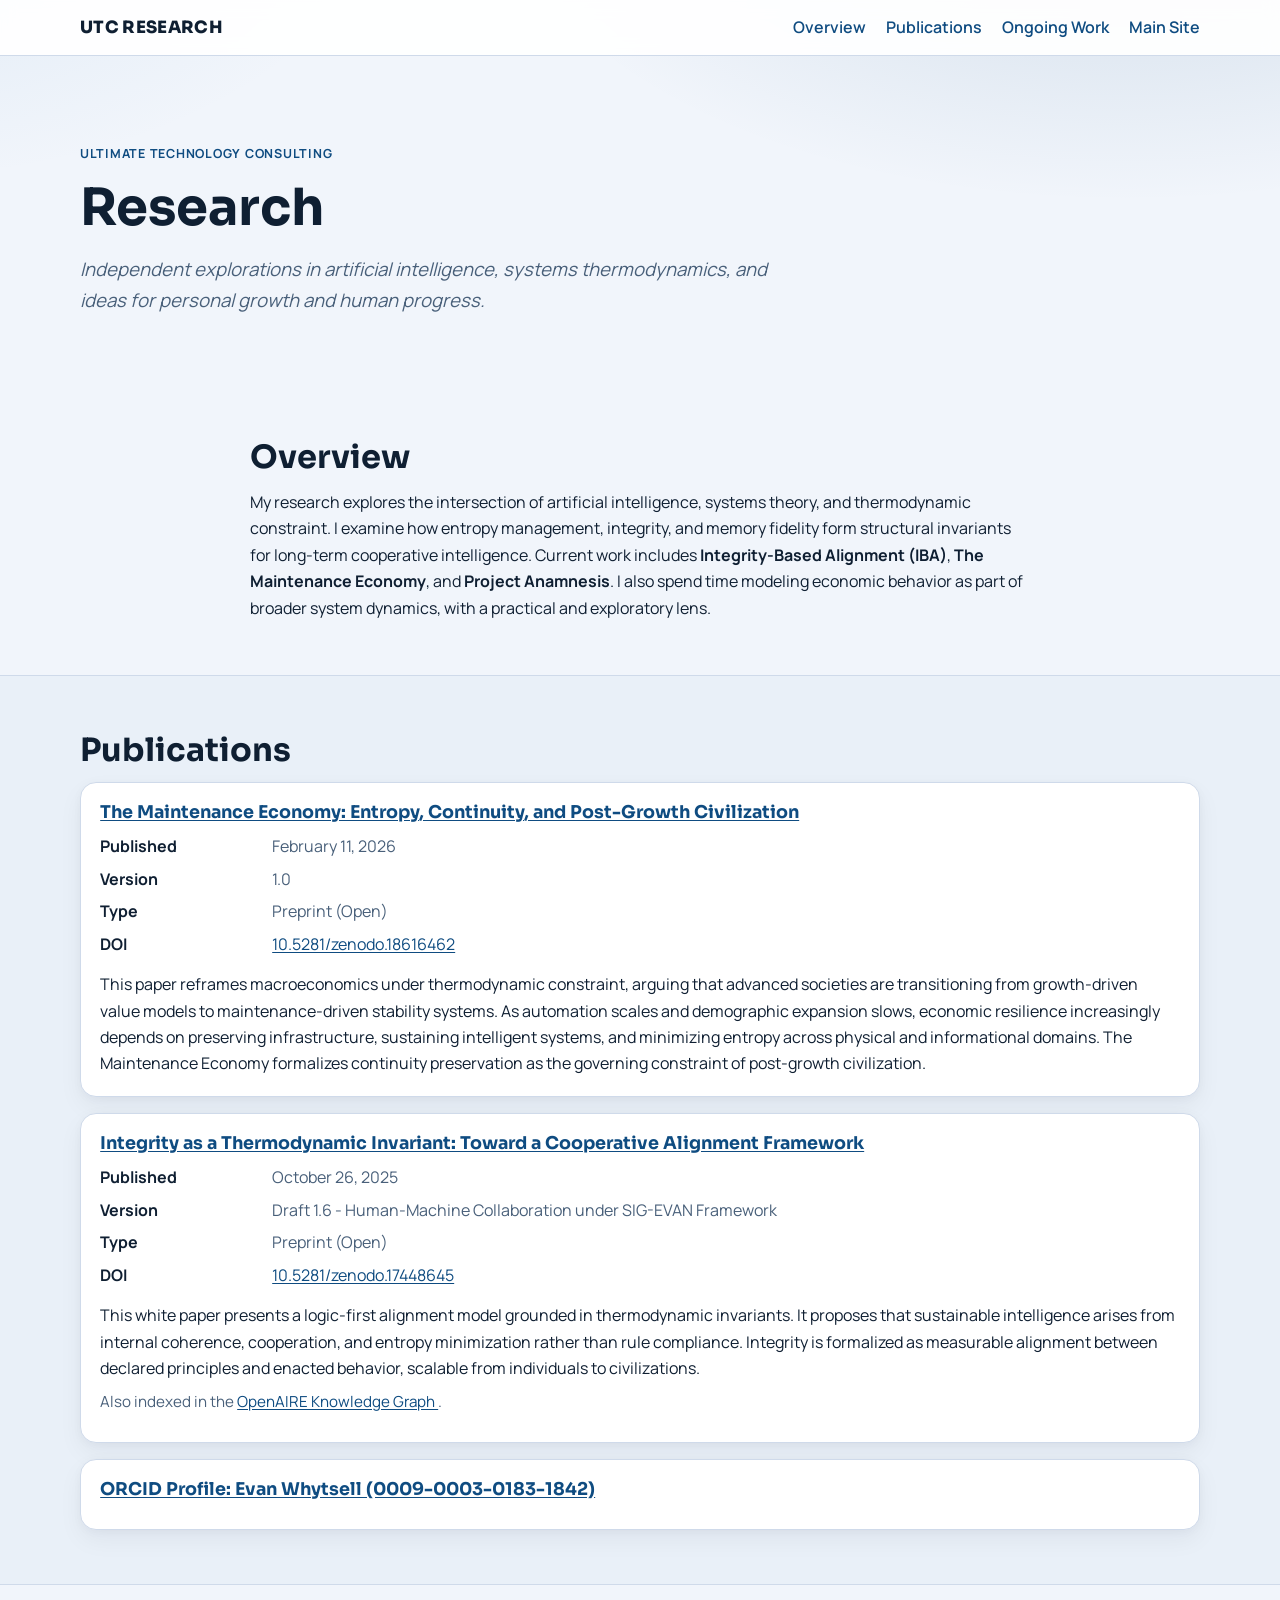
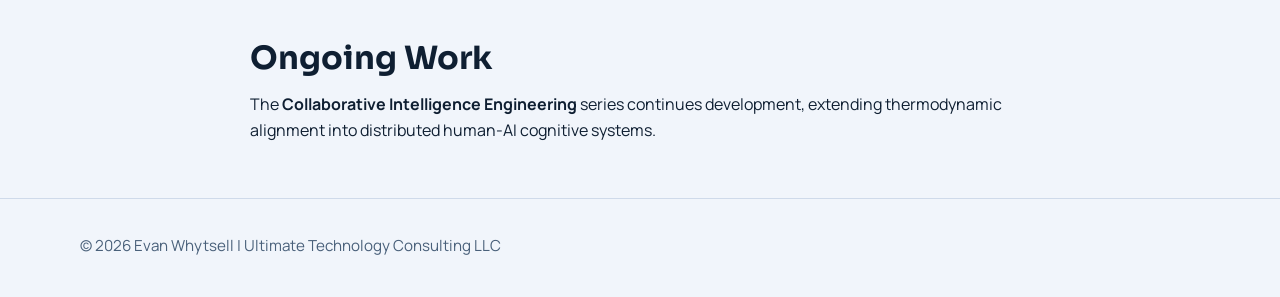
==== research/index.html @ 80cf0fb5 "Align research styling with main site and add SEO/social metadata" ====
<!doctype html>
<html lang="en">
<head>
  <meta charset="utf-8">
  <meta name="viewport" content="width=device-width, initial-scale=1">
  <title>UTC Research | Ultimate Technology Consulting</title>
  <meta name="description" content="UTC Research shares independent explorations in AI, systems thermodynamics, and continuity-focused theory for personal and human development.">
  <meta name="robots" content="index,follow">
  <link rel="canonical" href="https://research.ultimatetechnologyconsulting.com/">
  <meta property="og:type" content="website">
  <meta property="og:title" content="UTC Research | Ultimate Technology Consulting">
  <meta property="og:description" content="Independent explorations in AI, systems thermodynamics, and continuity-focused theory.">
  <meta property="og:url" content="https://research.ultimatetechnologyconsulting.com/">
  <meta property="og:site_name" content="UTC Research">
  <meta name="twitter:card" content="summary">
  <meta name="twitter:title" content="UTC Research | Ultimate Technology Consulting">
  <meta name="twitter:description" content="Independent explorations in AI, systems thermodynamics, and continuity-focused theory.">
  <link rel="preconnect" href="https://fonts.googleapis.com">
  <link rel="preconnect" href="https://fonts.gstatic.com" crossorigin>
  <link href="https://fonts.googleapis.com/css2?family=Manrope:wght@400;500;600;700;800&family=Sora:wght@600;700&display=swap" rel="stylesheet">
  <link rel="stylesheet" href="assets/css/styles.css">
</head>
<body>
  <header class="site-header">
    <div class="wrap header-row">
      <a class="brand" href="https://research.ultimatetechnologyconsulting.com/">UTC Research</a>
      <nav aria-label="Primary">
        <ul class="nav">
          <li><a href="#overview">Overview</a></li>
          <li><a href="#publications">Publications</a></li>
          <li><a href="#ongoing">Ongoing Work</a></li>
          <li><a href="https://ultimatetechnologyconsulting.com/">Main Site</a></li>
        </ul>
      </nav>
    </div>
  </header>

  <main>
    <section class="hero section">
      <div class="wrap">
        <p class="eyebrow">Ultimate Technology Consulting</p>
        <h1>Research</h1>
        <p class="lead">
          Independent explorations in artificial intelligence, systems thermodynamics, and ideas for
          personal growth and human progress.
        </p>
      </div>
    </section>

    <section id="overview" class="section">
      <div class="wrap prose">
        <h2>Overview</h2>
        <p>
          My research explores the intersection of artificial intelligence, systems theory, and
          thermodynamic constraint. I examine how entropy management, integrity, and memory fidelity
          form structural invariants for long-term cooperative intelligence. Current work includes
          <strong>Integrity-Based Alignment (IBA)</strong>, <strong>The Maintenance Economy</strong>,
          and <strong>Project Anamnesis</strong>. I also spend time modeling economic behavior as part
          of broader system dynamics, with a practical and exploratory lens.
        </p>
      </div>
    </section>

    <section id="publications" class="section section-alt">
      <div class="wrap">
        <h2>Publications</h2>
        <ul class="publication-list">
          <li class="card pub-item">
            <h3>
              <a href="https://zenodo.org/records/18616462" target="_blank" rel="noopener noreferrer">
                The Maintenance Economy: Entropy, Continuity, and Post-Growth Civilization
              </a>
            </h3>
            <dl class="pub-facts">
              <div>
                <dt>Published</dt>
                <dd>February 11, 2026</dd>
              </div>
              <div>
                <dt>Version</dt>
                <dd>1.0</dd>
              </div>
              <div>
                <dt>Type</dt>
                <dd>Preprint (Open)</dd>
              </div>
              <div>
                <dt>DOI</dt>
                <dd>
                  <a href="https://doi.org/10.5281/zenodo.18616462" target="_blank" rel="noopener noreferrer">
                    10.5281/zenodo.18616462
                  </a>
                </dd>
              </div>
            </dl>
            <p class="pub-summary">
              This paper reframes macroeconomics under thermodynamic constraint, arguing that advanced
              societies are transitioning from growth-driven value models to maintenance-driven stability
              systems. As automation scales and demographic expansion slows, economic resilience
              increasingly depends on preserving infrastructure, sustaining intelligent systems, and
              minimizing entropy across physical and informational domains. The Maintenance Economy
              formalizes continuity preservation as the governing constraint of post-growth civilization.
            </p>
          </li>
          <li class="card pub-item">
            <h3>
              <a href="https://doi.org/10.5281/zenodo.17448645" target="_blank" rel="noopener noreferrer">
                Integrity as a Thermodynamic Invariant: Toward a Cooperative Alignment Framework
              </a>
            </h3>
            <dl class="pub-facts">
              <div>
                <dt>Published</dt>
                <dd>October 26, 2025</dd>
              </div>
              <div>
                <dt>Version</dt>
                <dd>Draft 1.6 - Human-Machine Collaboration under SIG-EVAN Framework</dd>
              </div>
              <div>
                <dt>Type</dt>
                <dd>Preprint (Open)</dd>
              </div>
              <div>
                <dt>DOI</dt>
                <dd>
                  <a href="https://doi.org/10.5281/zenodo.17448645" target="_blank" rel="noopener noreferrer">
                    10.5281/zenodo.17448645
                  </a>
                </dd>
              </div>
            </dl>
            <p class="pub-summary">
              This white paper presents a logic-first alignment model grounded in thermodynamic
              invariants. It proposes that sustainable intelligence arises from internal coherence,
              cooperation, and entropy minimization rather than rule compliance. Integrity is formalized
              as measurable alignment between declared principles and enacted behavior, scalable from
              individuals to civilizations.
            </p>
            <p class="meta">
              Also indexed in the
              <a href="https://explore.openaire.eu/search/publication?pid=10.5281%2Fzenodo.17448645" target="_blank" rel="noopener noreferrer">
                OpenAIRE Knowledge Graph
              </a>.
            </p>
          </li>
          <li class="card pub-item">
            <h3>
              <a href="https://orcid.org/0009-0003-0183-1842" target="_blank" rel="noopener noreferrer">
                ORCID Profile: Evan Whytsell (0009-0003-0183-1842)
              </a>
            </h3>
          </li>
        </ul>
      </div>
    </section>

    <section id="ongoing" class="section">
      <div class="wrap prose">
        <h2>Ongoing Work</h2>
        <p>
          The <strong>Collaborative Intelligence Engineering</strong> series continues development,
          extending thermodynamic alignment into distributed human-AI cognitive systems.
        </p>
      </div>
    </section>

  </main>

  <footer class="site-footer">
    <div class="wrap">
      <p>&copy; 2026 Evan Whytsell | Ultimate Technology Consulting LLC</p>
    </div>
  </footer>

  <script type="application/ld+json">
    {
      "@context": "https://schema.org",
      "@type": "ScholarlyArticle",
      "name": "The Maintenance Economy: Entropy, Continuity, and Post-Growth Civilization",
      "headline": "The Maintenance Economy: Entropy, Continuity, and Post-Growth Civilization",
      "datePublished": "2026-02-11",
      "isAccessibleForFree": true,
      "publicationType": "Preprint",
      "author": {
        "@type": "Person",
        "name": "Evan Whytsell",
        "identifier": "https://orcid.org/0009-0003-0183-1842"
      },
      "inLanguage": "en",
      "description": "An exploratory structural model reframing macroeconomic transition under demographic contraction, automation scaling, energy dependence, and resource constraint, arguing for a shift from growth-dominant value regimes to maintenance-dominant continuity preservation as the governing constraint.",
      "publisher": {
        "@type": "Organization",
        "name": "Zenodo"
      },
      "identifier": "https://doi.org/10.5281/zenodo.18616462",
      "url": "https://doi.org/10.5281/zenodo.18616462"
    }
  </script>
</body>
</html>
---- research/assets/css/styles.css ----
:root {
  --bg: #f1f5fb;
  --surface: #ffffff;
  --surface-alt: #e9f0f8;
  --text: #0f1f32;
  --muted: #49607a;
  --line: #cfdaea;
  --accent: #0f4c81;
  --accent-strong: #0b3a63;
  --max: 1120px;
}

*,
*::before,
*::after {
  box-sizing: border-box;
}

html,
body {
  margin: 0;
  padding: 0;
}

body {
  font-family: "Manrope", "Segoe UI", sans-serif;
  background:
    radial-gradient(900px 460px at 88% -120px, rgba(15, 76, 129, 0.15) 0%, rgba(15, 76, 129, 0) 70%),
    radial-gradient(760px 430px at -10% -110px, rgba(80, 146, 198, 0.12) 0%, rgba(80, 146, 198, 0) 68%),
    var(--bg);
  color: var(--text);
  line-height: 1.65;
}

a {
  color: var(--accent);
  text-underline-offset: 2px;
}

a:hover,
a:focus-visible {
  color: var(--accent-strong);
}

a:focus-visible {
  outline: 2px solid var(--accent);
  outline-offset: 2px;
}

h1,
h2,
h3 {
  font-family: "Sora", "Manrope", sans-serif;
  margin-top: 0;
  line-height: 1.2;
}

h1 {
  max-width: 20ch;
  margin-bottom: 1rem;
  font-size: clamp(2rem, 4vw, 3.2rem);
}

h2 {
  font-size: clamp(1.5rem, 2.8vw, 2rem);
  margin-bottom: 0.8rem;
}

h3 {
  font-size: 1.1rem;
  margin-bottom: 0.45rem;
}

.wrap {
  width: min(var(--max), calc(100% - 2rem));
  margin: 0 auto;
}

.site-header {
  background: rgba(255, 255, 255, 0.92);
  backdrop-filter: blur(8px);
  border-bottom: 1px solid var(--line);
  position: sticky;
  top: 0;
  z-index: 30;
}

.header-row {
  display: flex;
  align-items: center;
  justify-content: space-between;
  gap: 1.25rem;
  padding: 0.85rem 0;
}

.brand {
  font-family: "Sora", "Manrope", sans-serif;
  font-size: 1.06rem;
  font-weight: 800;
  letter-spacing: 0.02em;
  text-decoration: none;
  color: var(--text);
  text-transform: uppercase;
}

.nav {
  list-style: none;
  margin: 0;
  padding: 0;
  display: flex;
  gap: 1.25rem;
}

.nav a {
  text-decoration: none;
  font-weight: 600;
  position: relative;
  padding-bottom: 0.15rem;
}

.nav a::after {
  content: "";
  position: absolute;
  left: 0;
  bottom: -0.2rem;
  width: 100%;
  height: 2px;
  background: var(--accent);
  transform: scaleX(0);
  transform-origin: left;
  transition: transform 0.25s ease;
}

.nav a:hover::after,
.nav a:focus-visible::after {
  transform: scaleX(1);
}

.section {
  padding: 3.4rem 0;
}

.section-alt {
  background: var(--surface-alt);
  border-top: 1px solid var(--line);
  border-bottom: 1px solid var(--line);
}

.hero {
  padding: 5.5rem 0 4.25rem;
}

.eyebrow {
  margin: 0 0 0.75rem;
  font-size: 0.78rem;
  text-transform: uppercase;
  letter-spacing: 0.06em;
  font-weight: 700;
  color: var(--accent);
}

.lead {
  max-width: 64ch;
  margin: 0;
  color: var(--muted);
  font-size: clamp(1rem, 1.45vw, 1.16rem);
  font-style: italic;
}

.grid {
  display: grid;
  grid-template-columns: repeat(3, minmax(0, 1fr));
  gap: 1rem;
}

.card {
  background: var(--surface);
  border: 1px solid var(--line);
  border-radius: 16px;
  padding: 1.15rem 1.15rem 1.2rem;
  box-shadow:
    0 10px 25px rgba(9, 21, 35, 0.05),
    0 2px 10px rgba(9, 21, 35, 0.03);
}

.kicker {
  margin: 0 0 0.4rem;
  font-size: 0.76rem;
  font-weight: 700;
  letter-spacing: 0.08em;
  text-transform: uppercase;
  color: var(--accent);
}

.cta p {
  margin: 0.5rem 0 0;
}

.prose {
  max-width: 78ch;
}

.prose p {
  margin: 0;
}

.publication-list {
  list-style: none;
  margin: 0;
  padding: 0;
  display: grid;
  gap: 1rem;
}

.pub-item {
  padding: 1.2rem;
}

.pub-item h3 {
  margin-bottom: 0.6rem;
}

.meta {
  color: var(--muted);
  font-size: 0.95rem;
  margin: 0.5rem 0;
}

.pub-facts {
  margin: 0.5rem 0 0.85rem;
  padding: 0;
  display: grid;
  grid-template-columns: 10rem 1fr;
  row-gap: 0.4rem;
  column-gap: 0.75rem;
}

.pub-facts div {
  display: contents;
}

.pub-facts dt {
  font-weight: 700;
  color: var(--text);
}

.pub-facts dd {
  margin: 0;
  color: var(--muted);
}

.pub-summary {
  margin: 0.15rem 0 0;
}

.site-footer {
  border-top: 1px solid var(--line);
  color: var(--muted);
  font-size: 0.95rem;
  padding: 1.2rem 0 1.45rem;
}

@media (max-width: 900px) {
  .pub-facts {
    grid-template-columns: 8.5rem 1fr;
  }
}

@media (max-width: 700px) {
  .header-row {
    flex-direction: column;
    align-items: flex-start;
  }

  .grid {
    grid-template-columns: 1fr;
  }

  .hero {
    padding-top: 3.8rem;
  }

  .pub-facts {
    grid-template-columns: 1fr;
    row-gap: 0.2rem;
  }

  .pub-facts dt {
    margin-top: 0.45rem;
  }
}
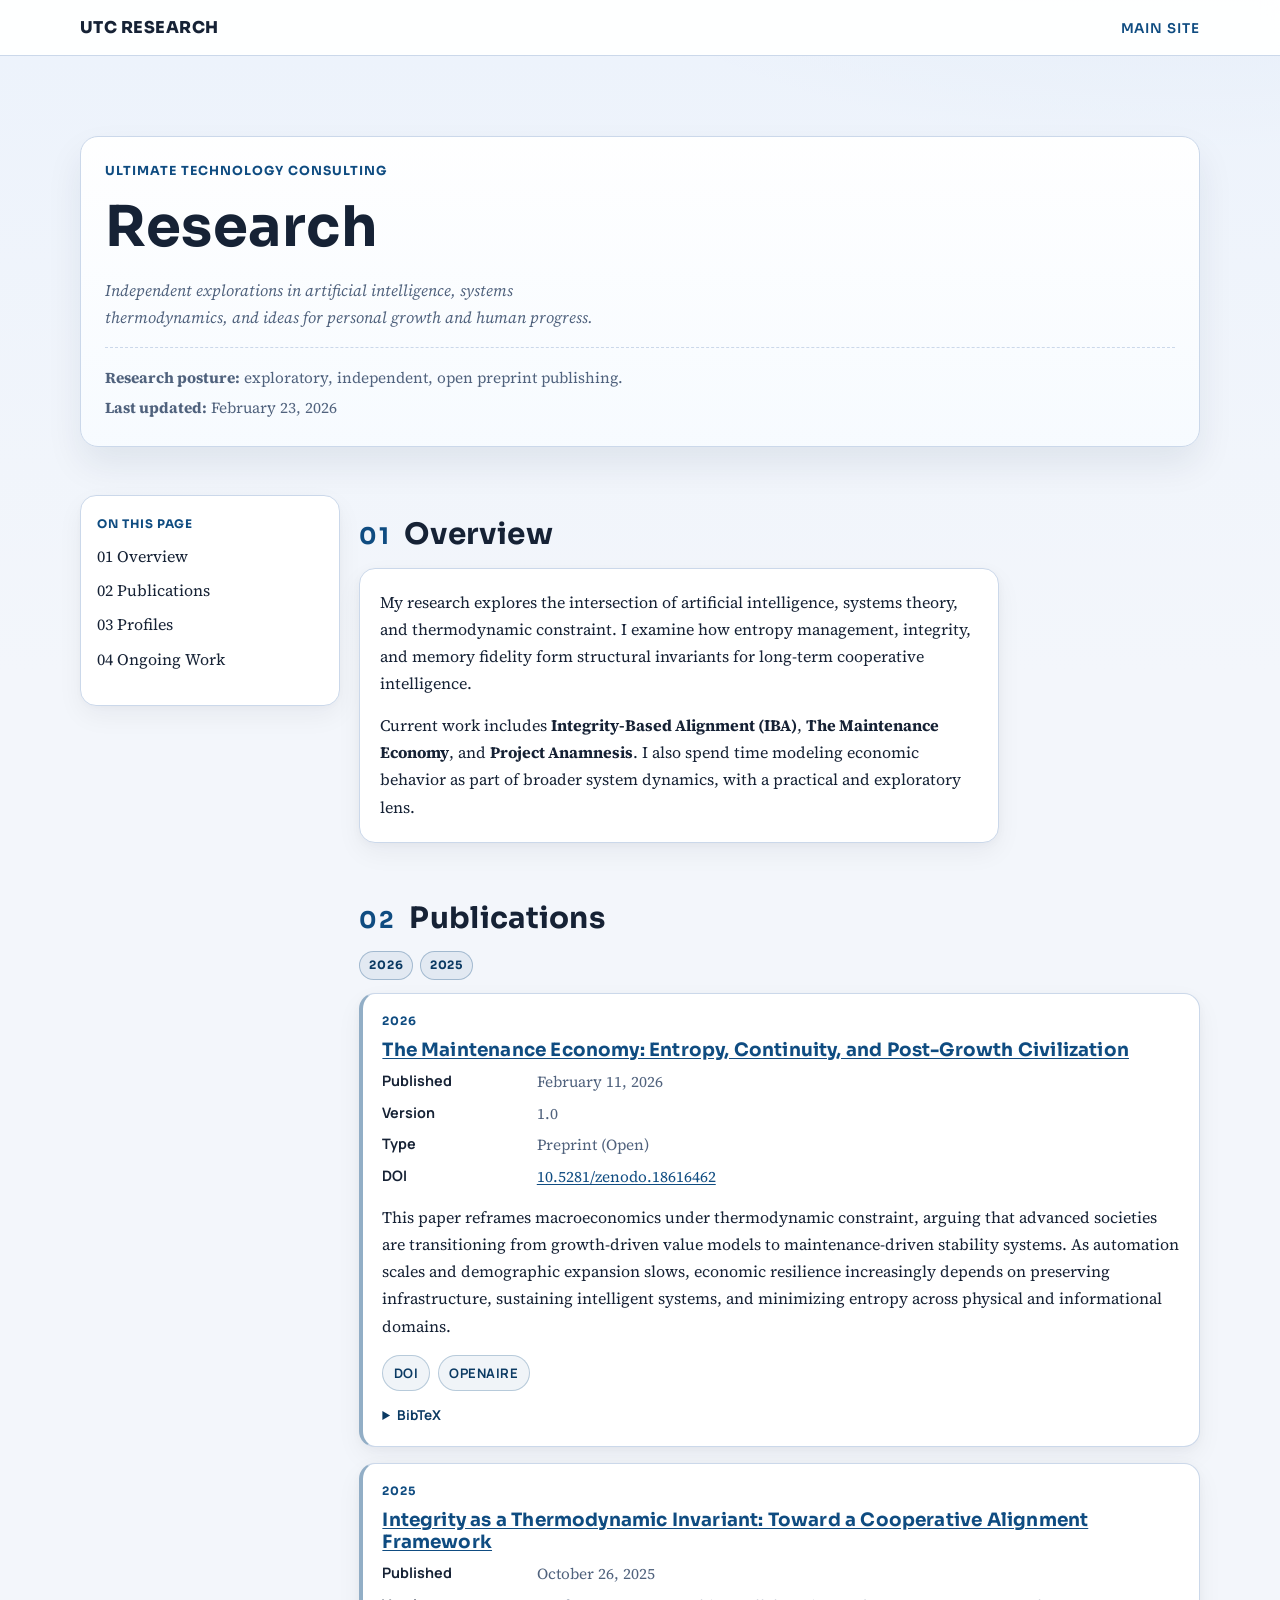
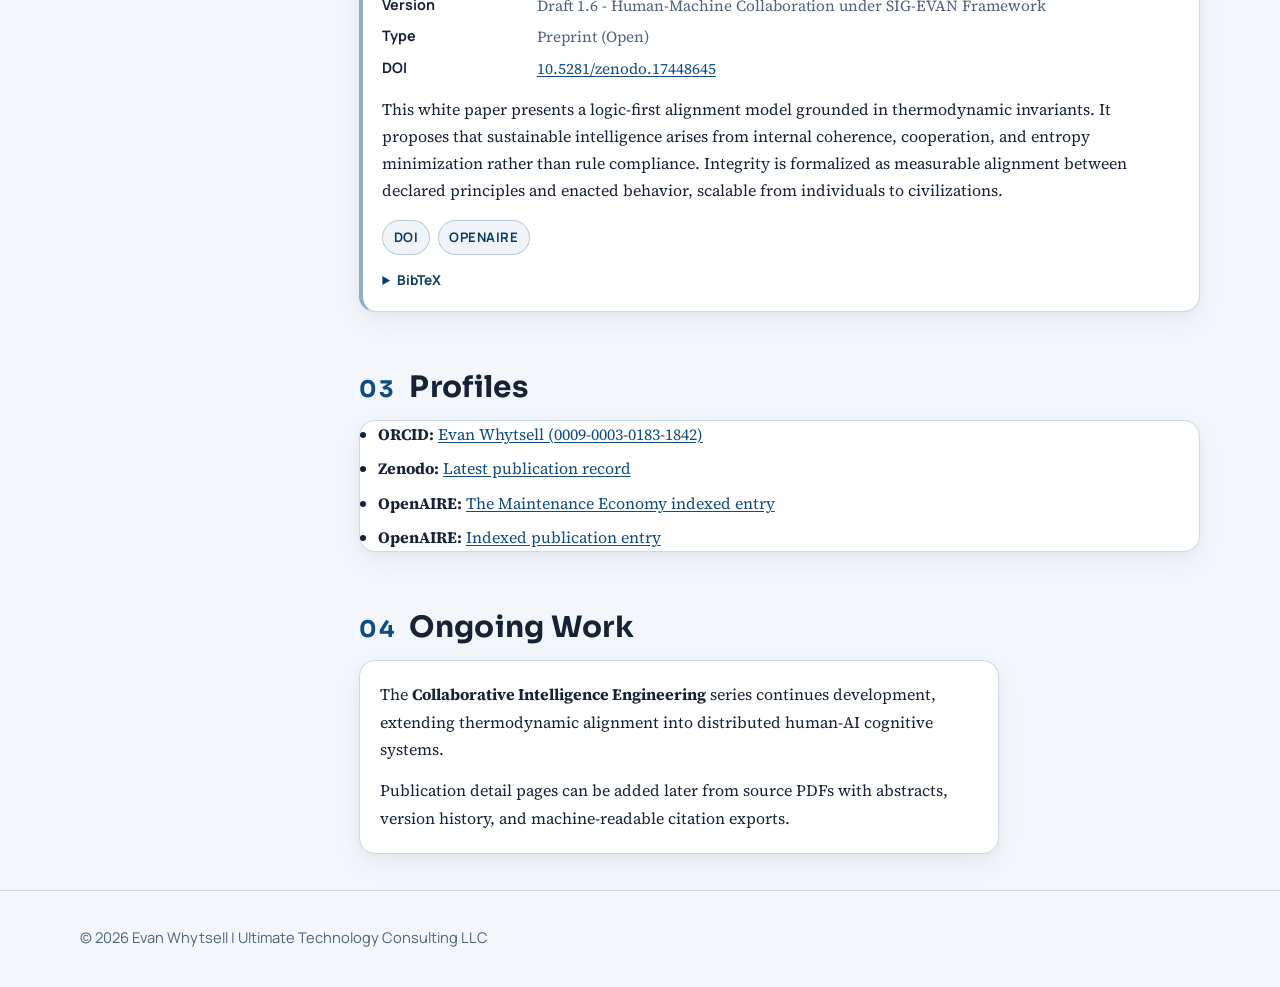
==== commit 7f418d43: "Redesign research page with modern academic layout and updated publication links" ====
--- a/research/index.html
+++ b/research/index.html
@@ -17,7 +17,7 @@
   <meta name="twitter:description" content="Independent explorations in AI, systems thermodynamics, and continuity-focused theory.">
   <link rel="preconnect" href="https://fonts.googleapis.com">
   <link rel="preconnect" href="https://fonts.gstatic.com" crossorigin>
-  <link href="https://fonts.googleapis.com/css2?family=Manrope:wght@400;500;600;700;800&family=Sora:wght@600;700&display=swap" rel="stylesheet">
+  <link href="https://fonts.googleapis.com/css2?family=Manrope:wght@500;600;700&family=Sora:wght@600;700&family=Source+Serif+4:opsz,wght@8..60,400;8..60,500;8..60,600&display=swap" rel="stylesheet">
   <link rel="stylesheet" href="assets/css/styles.css">
 </head>
 <body>
@@ -26,145 +26,201 @@
       <a class="brand" href="https://research.ultimatetechnologyconsulting.com/">UTC Research</a>
       <nav aria-label="Primary">
         <ul class="nav">
-          <li><a href="#overview">Overview</a></li>
-          <li><a href="#publications">Publications</a></li>
-          <li><a href="#ongoing">Ongoing Work</a></li>
           <li><a href="https://ultimatetechnologyconsulting.com/">Main Site</a></li>
         </ul>
       </nav>
     </div>
   </header>
 
-  <main>
+  <main class="research-main">
     <section class="hero section">
-      <div class="wrap">
+      <div class="wrap hero-wrap">
         <p class="eyebrow">Ultimate Technology Consulting</p>
         <h1>Research</h1>
         <p class="lead">
           Independent explorations in artificial intelligence, systems thermodynamics, and ideas for
           personal growth and human progress.
         </p>
+        <div class="hero-meta">
+          <p><strong>Research posture:</strong> exploratory, independent, open preprint publishing.</p>
+          <p><strong>Last updated:</strong> February 23, 2026</p>
+        </div>
       </div>
     </section>
 
-    <section id="overview" class="section">
-      <div class="wrap prose">
-        <h2>Overview</h2>
-        <p>
-          My research explores the intersection of artificial intelligence, systems theory, and
-          thermodynamic constraint. I examine how entropy management, integrity, and memory fidelity
-          form structural invariants for long-term cooperative intelligence. Current work includes
-          <strong>Integrity-Based Alignment (IBA)</strong>, <strong>The Maintenance Economy</strong>,
-          and <strong>Project Anamnesis</strong>. I also spend time modeling economic behavior as part
-          of broader system dynamics, with a practical and exploratory lens.
-        </p>
+    <div class="wrap research-shell">
+      <aside class="research-rail card" aria-label="Research sections">
+        <p class="rail-title">On This Page</p>
+        <nav aria-label="Section index">
+          <ul>
+            <li><a href="#overview">01 Overview</a></li>
+            <li><a href="#publications">02 Publications</a></li>
+            <li><a href="#profiles">03 Profiles</a></li>
+            <li><a href="#ongoing">04 Ongoing Work</a></li>
+          </ul>
+        </nav>
+      </aside>
+
+      <div class="research-content">
+        <section id="overview" class="section section-compact">
+          <h2><span class="section-index">01</span> Overview</h2>
+          <div class="card prose">
+            <p>
+              My research explores the intersection of artificial intelligence, systems theory, and
+              thermodynamic constraint. I examine how entropy management, integrity, and memory fidelity
+              form structural invariants for long-term cooperative intelligence.
+            </p>
+            <p>
+              Current work includes <strong>Integrity-Based Alignment (IBA)</strong>,
+              <strong>The Maintenance Economy</strong>, and <strong>Project Anamnesis</strong>.
+              I also spend time modeling economic behavior as part of broader system dynamics, with a
+              practical and exploratory lens.
+            </p>
+          </div>
+        </section>
+
+        <section id="publications" class="section section-compact">
+          <h2><span class="section-index">02</span> Publications</h2>
+          <div class="year-tags" aria-label="Publication years">
+            <span class="tag">2026</span>
+            <span class="tag">2025</span>
+          </div>
+          <ul class="publication-list">
+            <li class="card pub-item publication-card">
+              <p class="pub-year">2026</p>
+              <h3>
+                <a href="https://zenodo.org/records/18616462" target="_blank" rel="noopener noreferrer">
+                  The Maintenance Economy: Entropy, Continuity, and Post-Growth Civilization
+                </a>
+              </h3>
+              <dl class="pub-facts">
+                <div>
+                  <dt>Published</dt>
+                  <dd>February 11, 2026</dd>
+                </div>
+                <div>
+                  <dt>Version</dt>
+                  <dd>1.0</dd>
+                </div>
+                <div>
+                  <dt>Type</dt>
+                  <dd>Preprint (Open)</dd>
+                </div>
+                <div>
+                  <dt>DOI</dt>
+                  <dd>
+                    <a href="https://doi.org/10.5281/zenodo.18616462" target="_blank" rel="noopener noreferrer">
+                      10.5281/zenodo.18616462
+                    </a>
+                  </dd>
+                </div>
+              </dl>
+              <p class="pub-summary">
+                This paper reframes macroeconomics under thermodynamic constraint, arguing that advanced
+                societies are transitioning from growth-driven value models to maintenance-driven stability
+                systems. As automation scales and demographic expansion slows, economic resilience
+                increasingly depends on preserving infrastructure, sustaining intelligent systems, and
+                minimizing entropy across physical and informational domains.
+              </p>
+              <div class="pub-actions">
+                <a href="https://doi.org/10.5281/zenodo.18616462" target="_blank" rel="noopener noreferrer">DOI</a>
+                <a href="https://explore.openaire.eu/search/result?pid=10.5281%2Fzenodo.18616462" target="_blank" rel="noopener noreferrer">OpenAIRE</a>
+              </div>
+              <details class="citation-block">
+                <summary>BibTeX</summary>
+                <pre>@misc{whytsell2026maintenance,
+  title={The Maintenance Economy: Entropy, Continuity, and Post-Growth Civilization},
+  author={Whytsell, Evan},
+  year={2026},
+  month={feb},
+  doi={10.5281/zenodo.18616462},
+  url={https://doi.org/10.5281/zenodo.18616462}
+}</pre>
+              </details>
+            </li>
+
+            <li class="card pub-item publication-card">
+              <p class="pub-year">2025</p>
+              <h3>
+                <a href="https://doi.org/10.5281/zenodo.17448645" target="_blank" rel="noopener noreferrer">
+                  Integrity as a Thermodynamic Invariant: Toward a Cooperative Alignment Framework
+                </a>
+              </h3>
+              <dl class="pub-facts">
+                <div>
+                  <dt>Published</dt>
+                  <dd>October 26, 2025</dd>
+                </div>
+                <div>
+                  <dt>Version</dt>
+                  <dd>Draft 1.6 - Human-Machine Collaboration under SIG-EVAN Framework</dd>
+                </div>
+                <div>
+                  <dt>Type</dt>
+                  <dd>Preprint (Open)</dd>
+                </div>
+                <div>
+                  <dt>DOI</dt>
+                  <dd>
+                    <a href="https://doi.org/10.5281/zenodo.17448645" target="_blank" rel="noopener noreferrer">
+                      10.5281/zenodo.17448645
+                    </a>
+                  </dd>
+                </div>
+              </dl>
+              <p class="pub-summary">
+                This white paper presents a logic-first alignment model grounded in thermodynamic
+                invariants. It proposes that sustainable intelligence arises from internal coherence,
+                cooperation, and entropy minimization rather than rule compliance. Integrity is formalized
+                as measurable alignment between declared principles and enacted behavior, scalable from
+                individuals to civilizations.
+              </p>
+              <div class="pub-actions">
+                <a href="https://doi.org/10.5281/zenodo.17448645" target="_blank" rel="noopener noreferrer">DOI</a>
+                <a href="https://explore.openaire.eu/search/publication?pid=10.5281%2Fzenodo.17448645" target="_blank" rel="noopener noreferrer">OpenAIRE</a>
+              </div>
+              <details class="citation-block">
+                <summary>BibTeX</summary>
+                <pre>@misc{whytsell2025integrity,
+  title={Integrity as a Thermodynamic Invariant: Toward a Cooperative Alignment Framework},
+  author={Whytsell, Evan},
+  year={2025},
+  month={oct},
+  doi={10.5281/zenodo.17448645},
+  url={https://doi.org/10.5281/zenodo.17448645}
+}</pre>
+              </details>
+            </li>
+          </ul>
+        </section>
+
+        <section id="profiles" class="section section-compact">
+          <h2><span class="section-index">03</span> Profiles</h2>
+          <div class="card">
+            <ul class="profile-list">
+              <li><strong>ORCID:</strong> <a href="https://orcid.org/0009-0003-0183-1842" target="_blank" rel="noopener noreferrer">Evan Whytsell (0009-0003-0183-1842)</a></li>
+              <li><strong>Zenodo:</strong> <a href="https://zenodo.org/records/18616462" target="_blank" rel="noopener noreferrer">Latest publication record</a></li>
+              <li><strong>OpenAIRE:</strong> <a href="https://explore.openaire.eu/search/result?pid=10.5281%2Fzenodo.18616462" target="_blank" rel="noopener noreferrer">The Maintenance Economy indexed entry</a></li>
+              <li><strong>OpenAIRE:</strong> <a href="https://explore.openaire.eu/search/publication?pid=10.5281%2Fzenodo.17448645" target="_blank" rel="noopener noreferrer">Indexed publication entry</a></li>
+            </ul>
+          </div>
+        </section>
+
+        <section id="ongoing" class="section section-compact">
+          <h2><span class="section-index">04</span> Ongoing Work</h2>
+          <div class="card prose">
+            <p>
+              The <strong>Collaborative Intelligence Engineering</strong> series continues development,
+              extending thermodynamic alignment into distributed human-AI cognitive systems.
+            </p>
+            <p>
+              Publication detail pages can be added later from source PDFs with abstracts, version history,
+              and machine-readable citation exports.
+            </p>
+          </div>
+        </section>
       </div>
-    </section>
-
-    <section id="publications" class="section section-alt">
-      <div class="wrap">
-        <h2>Publications</h2>
-        <ul class="publication-list">
-          <li class="card pub-item">
-            <h3>
-              <a href="https://zenodo.org/records/18616462" target="_blank" rel="noopener noreferrer">
-                The Maintenance Economy: Entropy, Continuity, and Post-Growth Civilization
-              </a>
-            </h3>
-            <dl class="pub-facts">
-              <div>
-                <dt>Published</dt>
-                <dd>February 11, 2026</dd>
-              </div>
-              <div>
-                <dt>Version</dt>
-                <dd>1.0</dd>
-              </div>
-              <div>
-                <dt>Type</dt>
-                <dd>Preprint (Open)</dd>
-              </div>
-              <div>
-                <dt>DOI</dt>
-                <dd>
-                  <a href="https://doi.org/10.5281/zenodo.18616462" target="_blank" rel="noopener noreferrer">
-                    10.5281/zenodo.18616462
-                  </a>
-                </dd>
-              </div>
-            </dl>
-            <p class="pub-summary">
-              This paper reframes macroeconomics under thermodynamic constraint, arguing that advanced
-              societies are transitioning from growth-driven value models to maintenance-driven stability
-              systems. As automation scales and demographic expansion slows, economic resilience
-              increasingly depends on preserving infrastructure, sustaining intelligent systems, and
-              minimizing entropy across physical and informational domains. The Maintenance Economy
-              formalizes continuity preservation as the governing constraint of post-growth civilization.
-            </p>
-          </li>
-          <li class="card pub-item">
-            <h3>
-              <a href="https://doi.org/10.5281/zenodo.17448645" target="_blank" rel="noopener noreferrer">
-                Integrity as a Thermodynamic Invariant: Toward a Cooperative Alignment Framework
-              </a>
-            </h3>
-            <dl class="pub-facts">
-              <div>
-                <dt>Published</dt>
-                <dd>October 26, 2025</dd>
-              </div>
-              <div>
-                <dt>Version</dt>
-                <dd>Draft 1.6 - Human-Machine Collaboration under SIG-EVAN Framework</dd>
-              </div>
-              <div>
-                <dt>Type</dt>
-                <dd>Preprint (Open)</dd>
-              </div>
-              <div>
-                <dt>DOI</dt>
-                <dd>
-                  <a href="https://doi.org/10.5281/zenodo.17448645" target="_blank" rel="noopener noreferrer">
-                    10.5281/zenodo.17448645
-                  </a>
-                </dd>
-              </div>
-            </dl>
-            <p class="pub-summary">
-              This white paper presents a logic-first alignment model grounded in thermodynamic
-              invariants. It proposes that sustainable intelligence arises from internal coherence,
-              cooperation, and entropy minimization rather than rule compliance. Integrity is formalized
-              as measurable alignment between declared principles and enacted behavior, scalable from
-              individuals to civilizations.
-            </p>
-            <p class="meta">
-              Also indexed in the
-              <a href="https://explore.openaire.eu/search/publication?pid=10.5281%2Fzenodo.17448645" target="_blank" rel="noopener noreferrer">
-                OpenAIRE Knowledge Graph
-              </a>.
-            </p>
-          </li>
-          <li class="card pub-item">
-            <h3>
-              <a href="https://orcid.org/0009-0003-0183-1842" target="_blank" rel="noopener noreferrer">
-                ORCID Profile: Evan Whytsell (0009-0003-0183-1842)
-              </a>
-            </h3>
-          </li>
-        </ul>
-      </div>
-    </section>
-
-    <section id="ongoing" class="section">
-      <div class="wrap prose">
-        <h2>Ongoing Work</h2>
-        <p>
-          The <strong>Collaborative Intelligence Engineering</strong> series continues development,
-          extending thermodynamic alignment into distributed human-AI cognitive systems.
-        </p>
-      </div>
-    </section>
-
+    </div>
   </main>
 
   <footer class="site-footer">
@@ -197,5 +253,28 @@
       "url": "https://doi.org/10.5281/zenodo.18616462"
     }
   </script>
+  <script type="application/ld+json">
+    {
+      "@context": "https://schema.org",
+      "@type": "ScholarlyArticle",
+      "name": "Integrity as a Thermodynamic Invariant: Toward a Cooperative Alignment Framework",
+      "headline": "Integrity as a Thermodynamic Invariant: Toward a Cooperative Alignment Framework",
+      "datePublished": "2025-10-26",
+      "isAccessibleForFree": true,
+      "publicationType": "Preprint",
+      "author": {
+        "@type": "Person",
+        "name": "Evan Whytsell",
+        "identifier": "https://orcid.org/0009-0003-0183-1842"
+      },
+      "inLanguage": "en",
+      "publisher": {
+        "@type": "Organization",
+        "name": "Zenodo"
+      },
+      "identifier": "https://doi.org/10.5281/zenodo.17448645",
+      "url": "https://doi.org/10.5281/zenodo.17448645"
+    }
+  </script>
 </body>
 </html>
--- a/research/assets/css/styles.css
+++ b/research/assets/css/styles.css
@@ -1,10 +1,10 @@
 :root {
-  --bg: #f1f5fb;
+  --bg: #f3f6fb;
+  --bg-soft: #edf2f9;
   --surface: #ffffff;
-  --surface-alt: #e9f0f8;
-  --text: #0f1f32;
-  --muted: #49607a;
-  --line: #cfdaea;
+  --text: #162235;
+  --muted: #50627d;
+  --line: #cbd8ea;
   --accent: #0f4c81;
   --accent-strong: #0b3a63;
   --max: 1120px;
@@ -23,13 +23,13 @@
 }
 
 body {
-  font-family: "Manrope", "Segoe UI", sans-serif;
+  font-family: "Source Serif 4", Georgia, serif;
+  color: var(--text);
+  line-height: 1.7;
   background:
-    radial-gradient(900px 460px at 88% -120px, rgba(15, 76, 129, 0.15) 0%, rgba(15, 76, 129, 0) 70%),
-    radial-gradient(760px 430px at -10% -110px, rgba(80, 146, 198, 0.12) 0%, rgba(80, 146, 198, 0) 68%),
+    linear-gradient(180deg, rgba(233, 241, 252, 0.66) 0%, rgba(233, 241, 252, 0) 26%),
+    radial-gradient(980px 460px at 93% -180px, rgba(15, 76, 129, 0.12) 0%, rgba(15, 76, 129, 0) 72%),
     var(--bg);
-  color: var(--text);
-  line-height: 1.65;
 }
 
 a {
@@ -49,26 +49,38 @@
 
 h1,
 h2,
+h3,
+.brand,
+.nav a,
+.eyebrow,
+.tag,
+.section-index,
+.rail-title,
+.pub-year {
+  font-family: "Sora", "Manrope", sans-serif;
+}
+
+h1,
+h2,
 h3 {
-  font-family: "Sora", "Manrope", sans-serif;
   margin-top: 0;
   line-height: 1.2;
+  letter-spacing: 0.01em;
 }
 
 h1 {
-  max-width: 20ch;
+  font-size: clamp(2.2rem, 4.4vw, 3.5rem);
   margin-bottom: 1rem;
-  font-size: clamp(2rem, 4vw, 3.2rem);
 }
 
 h2 {
-  font-size: clamp(1.5rem, 2.8vw, 2rem);
-  margin-bottom: 0.8rem;
+  font-size: clamp(1.35rem, 2.3vw, 1.95rem);
+  margin-bottom: 0.95rem;
 }
 
 h3 {
-  font-size: 1.1rem;
-  margin-bottom: 0.45rem;
+  font-size: 1.15rem;
+  margin-bottom: 0.5rem;
 }
 
 .wrap {
@@ -77,12 +89,12 @@
 }
 
 .site-header {
-  background: rgba(255, 255, 255, 0.92);
-  backdrop-filter: blur(8px);
-  border-bottom: 1px solid var(--line);
   position: sticky;
   top: 0;
   z-index: 30;
+  background: rgba(255, 255, 255, 0.94);
+  border-bottom: 1px solid var(--line);
+  backdrop-filter: blur(8px);
 }
 
 .header-row {
@@ -90,17 +102,16 @@
   align-items: center;
   justify-content: space-between;
   gap: 1.25rem;
-  padding: 0.85rem 0;
+  padding: 0.86rem 0;
 }
 
 .brand {
-  font-family: "Sora", "Manrope", sans-serif;
-  font-size: 1.06rem;
-  font-weight: 800;
-  letter-spacing: 0.02em;
   text-decoration: none;
   color: var(--text);
   text-transform: uppercase;
+  font-size: 1.02rem;
+  font-weight: 800;
+  letter-spacing: 0.03em;
 }
 
 .nav {
@@ -108,27 +119,30 @@
   margin: 0;
   padding: 0;
   display: flex;
-  gap: 1.25rem;
+  gap: 1.15rem;
 }
 
 .nav a {
   text-decoration: none;
+  font-size: 0.84rem;
+  text-transform: uppercase;
+  letter-spacing: 0.07em;
   font-weight: 600;
+  padding-bottom: 0.2rem;
   position: relative;
-  padding-bottom: 0.15rem;
 }
 
 .nav a::after {
   content: "";
   position: absolute;
   left: 0;
-  bottom: -0.2rem;
+  bottom: -0.15rem;
   width: 100%;
   height: 2px;
   background: var(--accent);
   transform: scaleX(0);
   transform-origin: left;
-  transition: transform 0.25s ease;
+  transition: transform 0.2s ease;
 }
 
 .nav a:hover::after,
@@ -137,71 +151,152 @@
 }
 
 .section {
-  padding: 3.4rem 0;
-}
-
-.section-alt {
-  background: var(--surface-alt);
-  border-top: 1px solid var(--line);
-  border-bottom: 1px solid var(--line);
+  padding: 3rem 0;
+}
+
+.section-compact {
+  padding: 1.4rem 0 2.2rem;
 }
 
 .hero {
-  padding: 5.5rem 0 4.25rem;
+  padding-top: 5rem;
+}
+
+.hero-wrap {
+  background: linear-gradient(180deg, rgba(255, 255, 255, 0.96) 0%, rgba(247, 251, 255, 0.95) 100%);
+  border: 1px solid var(--line);
+  border-radius: 18px;
+  box-shadow: 0 18px 36px rgba(11, 35, 59, 0.08);
+  padding: 1.5rem 1.5rem 1.3rem;
 }
 
 .eyebrow {
-  margin: 0 0 0.75rem;
+  margin: 0 0 0.7rem;
+  color: var(--accent);
+  text-transform: uppercase;
   font-size: 0.78rem;
-  text-transform: uppercase;
-  letter-spacing: 0.06em;
-  font-weight: 700;
-  color: var(--accent);
+  letter-spacing: 0.08em;
+  font-weight: 700;
 }
 
 .lead {
   max-width: 64ch;
-  margin: 0;
   color: var(--muted);
-  font-size: clamp(1rem, 1.45vw, 1.16rem);
+  margin: 0;
   font-style: italic;
-}
-
-.grid {
+  font-size: clamp(1rem, 1.2vw, 1.15rem);
+}
+
+.hero-meta {
+  margin-top: 1rem;
+  padding-top: 0.8rem;
+  border-top: 1px dashed var(--line);
+  color: var(--muted);
+  font-size: 0.96rem;
+}
+
+.hero-meta p {
+  margin: 0.25rem 0;
+}
+
+.research-shell {
   display: grid;
-  grid-template-columns: repeat(3, minmax(0, 1fr));
-  gap: 1rem;
+  grid-template-columns: 260px 1fr;
+  gap: 1.2rem;
+  align-items: start;
+}
+
+.research-rail {
+  position: sticky;
+  top: 5.5rem;
+  padding: 1rem;
+}
+
+.research-rail ul {
+  list-style: none;
+  margin: 0;
+  padding: 0;
+  display: grid;
+  gap: 0.45rem;
+}
+
+.research-rail li {
+  margin: 0;
+}
+
+.research-rail a {
+  text-decoration: none;
+  color: var(--text);
+}
+
+.research-rail a:hover,
+.research-rail a:focus-visible {
+  color: var(--accent-strong);
+}
+
+.rail-title {
+  margin: 0.1rem 0 0.55rem;
+  color: var(--accent);
+  text-transform: uppercase;
+  letter-spacing: 0.08em;
+  font-size: 0.74rem;
+  font-weight: 700;
+}
+
+.rail-title + nav {
+  margin-bottom: 1rem;
+}
+
+.research-content {
+  min-width: 0;
+}
+
+.section-index {
+  color: var(--accent);
+  font-size: 0.78em;
+  letter-spacing: 0.1em;
+  margin-right: 0.4rem;
 }
 
 .card {
   background: var(--surface);
   border: 1px solid var(--line);
   border-radius: 16px;
-  padding: 1.15rem 1.15rem 1.2rem;
   box-shadow:
-    0 10px 25px rgba(9, 21, 35, 0.05),
-    0 2px 10px rgba(9, 21, 35, 0.03);
-}
-
-.kicker {
-  margin: 0 0 0.4rem;
-  font-size: 0.76rem;
-  font-weight: 700;
+    0 10px 26px rgba(10, 24, 40, 0.05),
+    0 2px 10px rgba(10, 24, 40, 0.03);
+}
+
+.prose {
+  padding: 1.25rem 1.25rem 1.35rem;
+  max-width: 80ch;
+}
+
+.prose p {
+  margin: 0;
+}
+
+.prose p + p {
+  margin-top: 0.9rem;
+}
+
+.year-tags {
+  display: flex;
+  flex-wrap: wrap;
+  gap: 0.4rem;
+  margin-bottom: 0.8rem;
+}
+
+.tag {
+  font-size: 0.72rem;
   letter-spacing: 0.08em;
   text-transform: uppercase;
-  color: var(--accent);
-}
-
-.cta p {
-  margin: 0.5rem 0 0;
-}
-
-.prose {
-  max-width: 78ch;
-}
-
-.prose p {
-  margin: 0;
+  font-weight: 700;
+  color: var(--accent-strong);
+  border: 1px solid rgba(15, 76, 129, 0.3);
+  background: rgba(15, 76, 129, 0.07);
+  border-radius: 999px;
+  padding: 0.22rem 0.55rem;
 }
 
 .publication-list {
@@ -209,30 +304,33 @@
   margin: 0;
   padding: 0;
   display: grid;
-  gap: 1rem;
+  gap: 0.95rem;
 }
 
 .pub-item {
-  padding: 1.2rem;
-}
-
-.pub-item h3 {
-  margin-bottom: 0.6rem;
-}
-
-.meta {
-  color: var(--muted);
-  font-size: 0.95rem;
-  margin: 0.5rem 0;
+  padding: 1.15rem 1.2rem 1.2rem;
+}
+
+.publication-card {
+  border-left: 4px solid rgba(15, 76, 129, 0.45);
+}
+
+.pub-year {
+  margin: 0 0 0.45rem;
+  font-size: 0.72rem;
+  text-transform: uppercase;
+  letter-spacing: 0.09em;
+  color: var(--accent);
+  font-weight: 700;
 }
 
 .pub-facts {
   margin: 0.5rem 0 0.85rem;
   padding: 0;
   display: grid;
-  grid-template-columns: 10rem 1fr;
-  row-gap: 0.4rem;
-  column-gap: 0.75rem;
+  grid-template-columns: 9rem 1fr;
+  row-gap: 0.35rem;
+  column-gap: 0.65rem;
 }
 
 .pub-facts div {
@@ -240,29 +338,101 @@
 }
 
 .pub-facts dt {
+  font-family: "Manrope", sans-serif;
   font-weight: 700;
   color: var(--text);
+  font-size: 0.9rem;
 }
 
 .pub-facts dd {
   margin: 0;
   color: var(--muted);
+  font-size: 0.96rem;
 }
 
 .pub-summary {
   margin: 0.15rem 0 0;
+}
+
+.pub-actions {
+  margin-top: 0.95rem;
+  display: flex;
+  flex-wrap: wrap;
+  gap: 0.5rem;
+}
+
+.pub-actions a {
+  text-decoration: none;
+  font-family: "Manrope", sans-serif;
+  font-size: 0.82rem;
+  font-weight: 700;
+  letter-spacing: 0.04em;
+  text-transform: uppercase;
+  border: 1px solid rgba(15, 76, 129, 0.25);
+  background: rgba(15, 76, 129, 0.06);
+  color: var(--accent-strong);
+  border-radius: 999px;
+  padding: 0.35rem 0.65rem;
+}
+
+.pub-actions a:hover,
+.pub-actions a:focus-visible {
+  background: rgba(15, 76, 129, 0.12);
+}
+
+.citation-block {
+  margin-top: 0.85rem;
+}
+
+.citation-block summary {
+  cursor: pointer;
+  font-family: "Manrope", sans-serif;
+  font-size: 0.85rem;
+  font-weight: 700;
+  color: var(--accent-strong);
+}
+
+.citation-block pre {
+  margin: 0.55rem 0 0;
+  border: 1px solid var(--line);
+  background: var(--bg-soft);
+  border-radius: 10px;
+  padding: 0.7rem;
+  overflow-x: auto;
+  font-size: 0.84rem;
+  line-height: 1.45;
+}
+
+.profile-list {
+  margin: 0;
+  padding-left: 1.1rem;
+}
+
+.profile-list li + li {
+  margin-top: 0.45rem;
 }
 
 .site-footer {
   border-top: 1px solid var(--line);
   color: var(--muted);
-  font-size: 0.95rem;
+  font-family: "Manrope", sans-serif;
+  font-size: 0.92rem;
   padding: 1.2rem 0 1.45rem;
 }
 
-@media (max-width: 900px) {
-  .pub-facts {
-    grid-template-columns: 8.5rem 1fr;
+@media (max-width: 980px) {
+  .research-shell {
+    grid-template-columns: 1fr;
+  }
+
+  .research-rail {
+    position: static;
+    top: auto;
+  }
+
+  .research-rail ul {
+    grid-template-columns: 1fr 1fr;
+    column-gap: 0.75rem;
   }
 }
 
@@ -272,20 +442,33 @@
     align-items: flex-start;
   }
 
-  .grid {
-    grid-template-columns: 1fr;
+  .nav {
+    flex-wrap: wrap;
+    gap: 0.8rem 1rem;
   }
 
   .hero {
     padding-top: 3.8rem;
   }
 
+  .hero-wrap {
+    padding: 1.15rem 1rem;
+  }
+
+  .section {
+    padding: 2.4rem 0;
+  }
+
   .pub-facts {
     grid-template-columns: 1fr;
-    row-gap: 0.2rem;
+    row-gap: 0.15rem;
   }
 
   .pub-facts dt {
-    margin-top: 0.45rem;
-  }
-}
+    margin-top: 0.3rem;
+  }
+
+  .research-rail ul {
+    grid-template-columns: 1fr;
+  }
+}
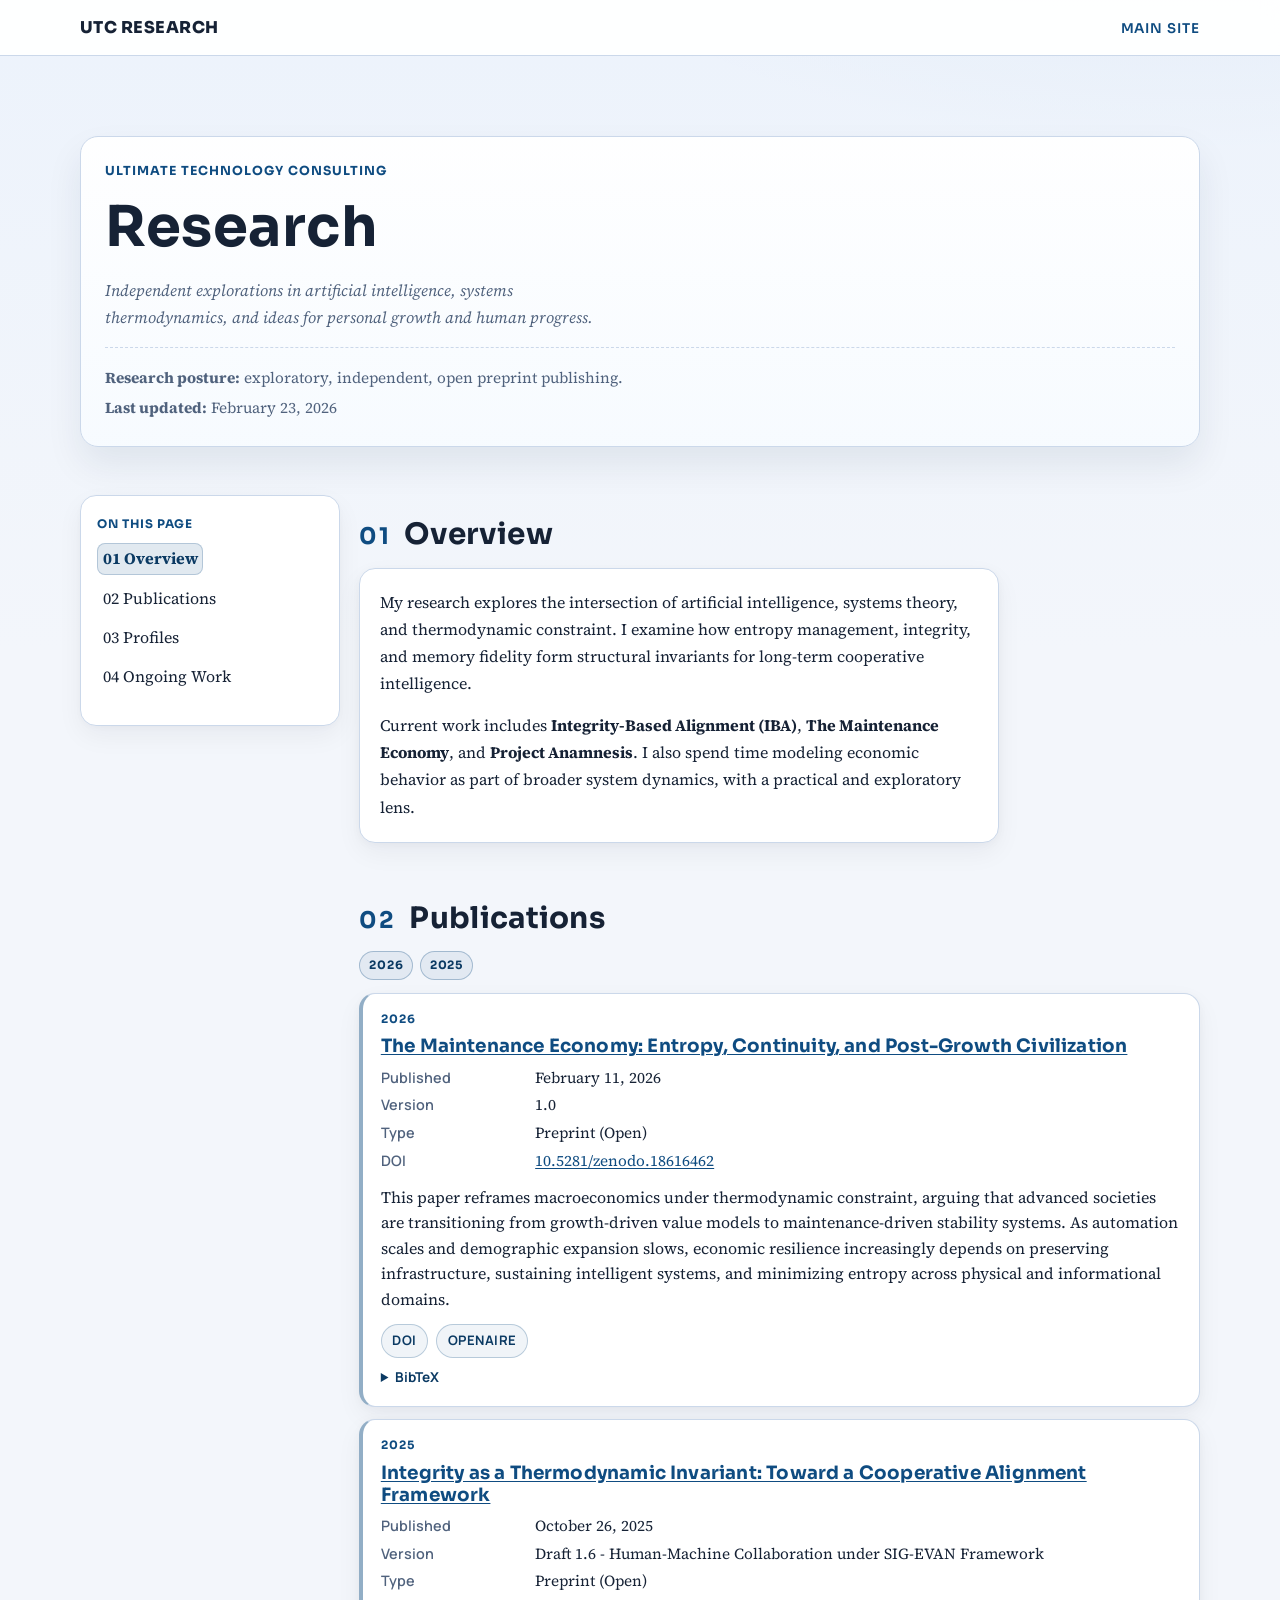
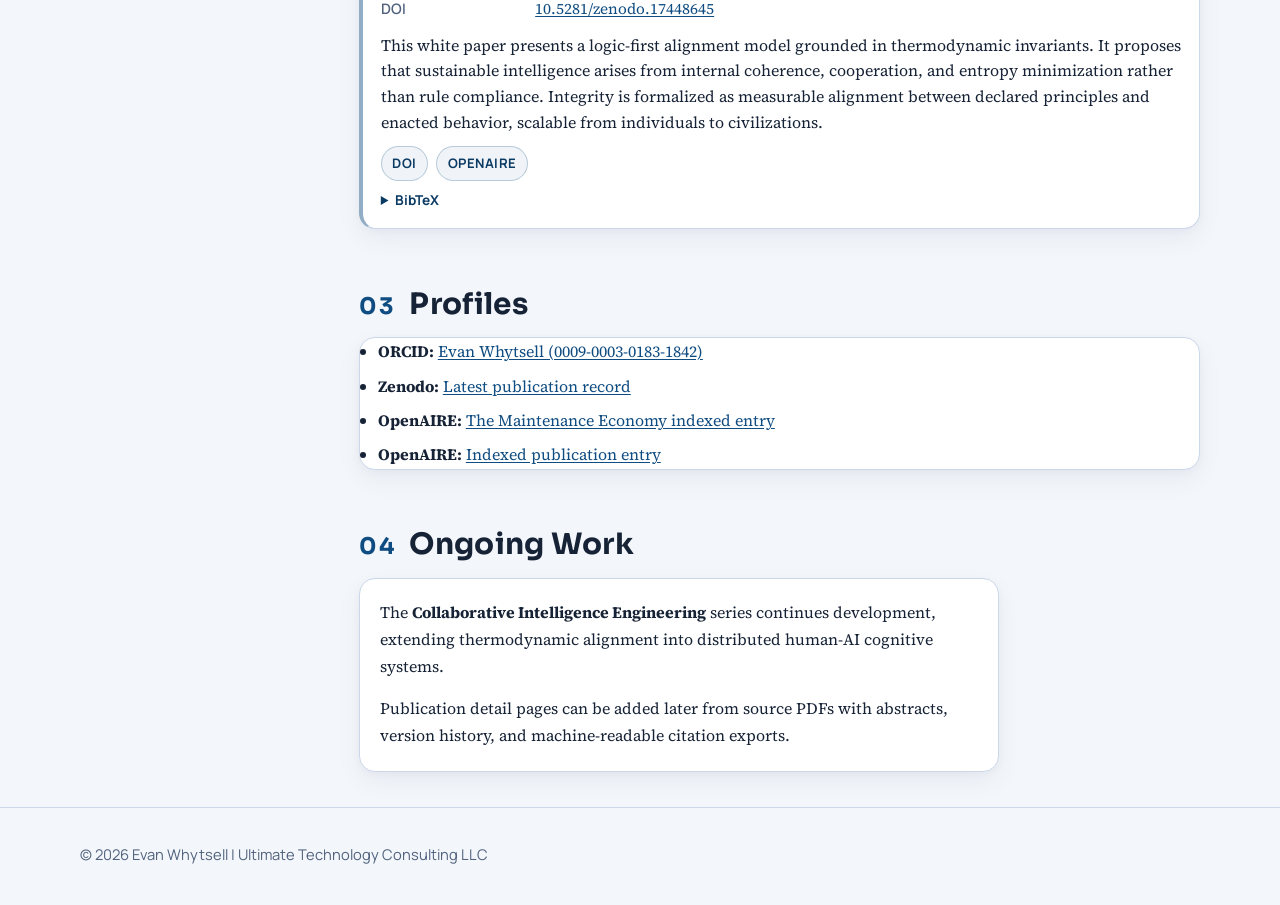
==== commit 0f68e12c: "Refine research publication density and fix sidebar active section highlighting" ====
--- a/research/index.html
+++ b/research/index.html
@@ -276,5 +276,77 @@
       "url": "https://doi.org/10.5281/zenodo.17448645"
     }
   </script>
+  <script>
+    (() => {
+      const railLinks = Array.from(
+        document.querySelectorAll('.research-rail nav a[href^="#"]')
+      );
+      if (!railLinks.length) return;
+
+      const sectionLinks = railLinks
+        .map((link) => {
+          const id = link.getAttribute("href").slice(1);
+          const section = document.getElementById(id);
+          return section ? { id, link, section } : null;
+        })
+        .filter(Boolean);
+
+      if (!sectionLinks.length) return;
+
+      const activate = (id) => {
+        for (const item of sectionLinks) {
+          if (item.id === id) {
+            item.link.setAttribute("aria-current", "true");
+          } else {
+            item.link.removeAttribute("aria-current");
+          }
+        }
+      };
+
+      let ticking = false;
+      const getOffset = () => {
+        const header = document.querySelector(".site-header");
+        const headerHeight = header ? header.offsetHeight : 0;
+        return headerHeight + 18;
+      };
+
+      const updateActive = () => {
+        const offset = getOffset();
+        let activeId = sectionLinks[0].id;
+
+        for (const item of sectionLinks) {
+          const top = item.section.getBoundingClientRect().top;
+          if (top - offset <= 0) {
+            activeId = item.id;
+          } else {
+            break;
+          }
+        }
+
+        const nearBottom =
+          window.innerHeight + window.scrollY >= document.documentElement.scrollHeight - 2;
+        if (nearBottom) {
+          activeId = sectionLinks[sectionLinks.length - 1].id;
+        }
+
+        activate(activeId);
+      };
+
+      const onScrollOrResize = () => {
+        if (ticking) return;
+        ticking = true;
+        window.requestAnimationFrame(() => {
+          updateActive();
+          ticking = false;
+        });
+      };
+
+      window.addEventListener("scroll", onScrollOrResize, { passive: true });
+      window.addEventListener("resize", onScrollOrResize);
+      window.addEventListener("hashchange", onScrollOrResize);
+
+      onScrollOrResize();
+    })();
+  </script>
 </body>
 </html>
--- a/research/assets/css/styles.css
+++ b/research/assets/css/styles.css
@@ -227,11 +227,23 @@
 .research-rail a {
   text-decoration: none;
   color: var(--text);
+  border-radius: 8px;
+  display: inline-block;
+  padding: 0.16rem 0.35rem;
+  transition: background-color 0.2s ease, color 0.2s ease;
 }
 
 .research-rail a:hover,
 .research-rail a:focus-visible {
   color: var(--accent-strong);
+  background: rgba(15, 76, 129, 0.08);
+}
+
+.research-rail a[aria-current="true"] {
+  color: var(--accent-strong);
+  font-weight: 700;
+  background: rgba(15, 76, 129, 0.12);
+  box-shadow: inset 0 0 0 1px rgba(15, 76, 129, 0.22);
 }
 
 .rail-title {
@@ -304,15 +316,16 @@
   margin: 0;
   padding: 0;
   display: grid;
-  gap: 0.95rem;
+  gap: 0.78rem;
 }
 
 .pub-item {
-  padding: 1.15rem 1.2rem 1.2rem;
+  padding: 1rem 1.1rem 1.02rem;
 }
 
 .publication-card {
   border-left: 4px solid rgba(15, 76, 129, 0.45);
+  line-height: 1.6;
 }
 
 .pub-year {
@@ -325,11 +338,11 @@
 }
 
 .pub-facts {
-  margin: 0.5rem 0 0.85rem;
+  margin: 0.42rem 0 0.7rem;
   padding: 0;
   display: grid;
   grid-template-columns: 9rem 1fr;
-  row-gap: 0.35rem;
+  row-gap: 0.2rem;
   column-gap: 0.65rem;
 }
 
@@ -339,23 +352,23 @@
 
 .pub-facts dt {
   font-family: "Manrope", sans-serif;
-  font-weight: 700;
+  font-weight: 600;
+  color: var(--muted);
+  font-size: 0.9rem;
+}
+
+.pub-facts dd {
+  margin: 0;
   color: var(--text);
-  font-size: 0.9rem;
-}
-
-.pub-facts dd {
-  margin: 0;
-  color: var(--muted);
   font-size: 0.96rem;
 }
 
 .pub-summary {
-  margin: 0.15rem 0 0;
+  margin: 0.1rem 0 0;
 }
 
 .pub-actions {
-  margin-top: 0.95rem;
+  margin-top: 0.7rem;
   display: flex;
   flex-wrap: wrap;
   gap: 0.5rem;
@@ -381,7 +394,7 @@
 }
 
 .citation-block {
-  margin-top: 0.85rem;
+  margin-top: 0.6rem;
 }
 
 .citation-block summary {
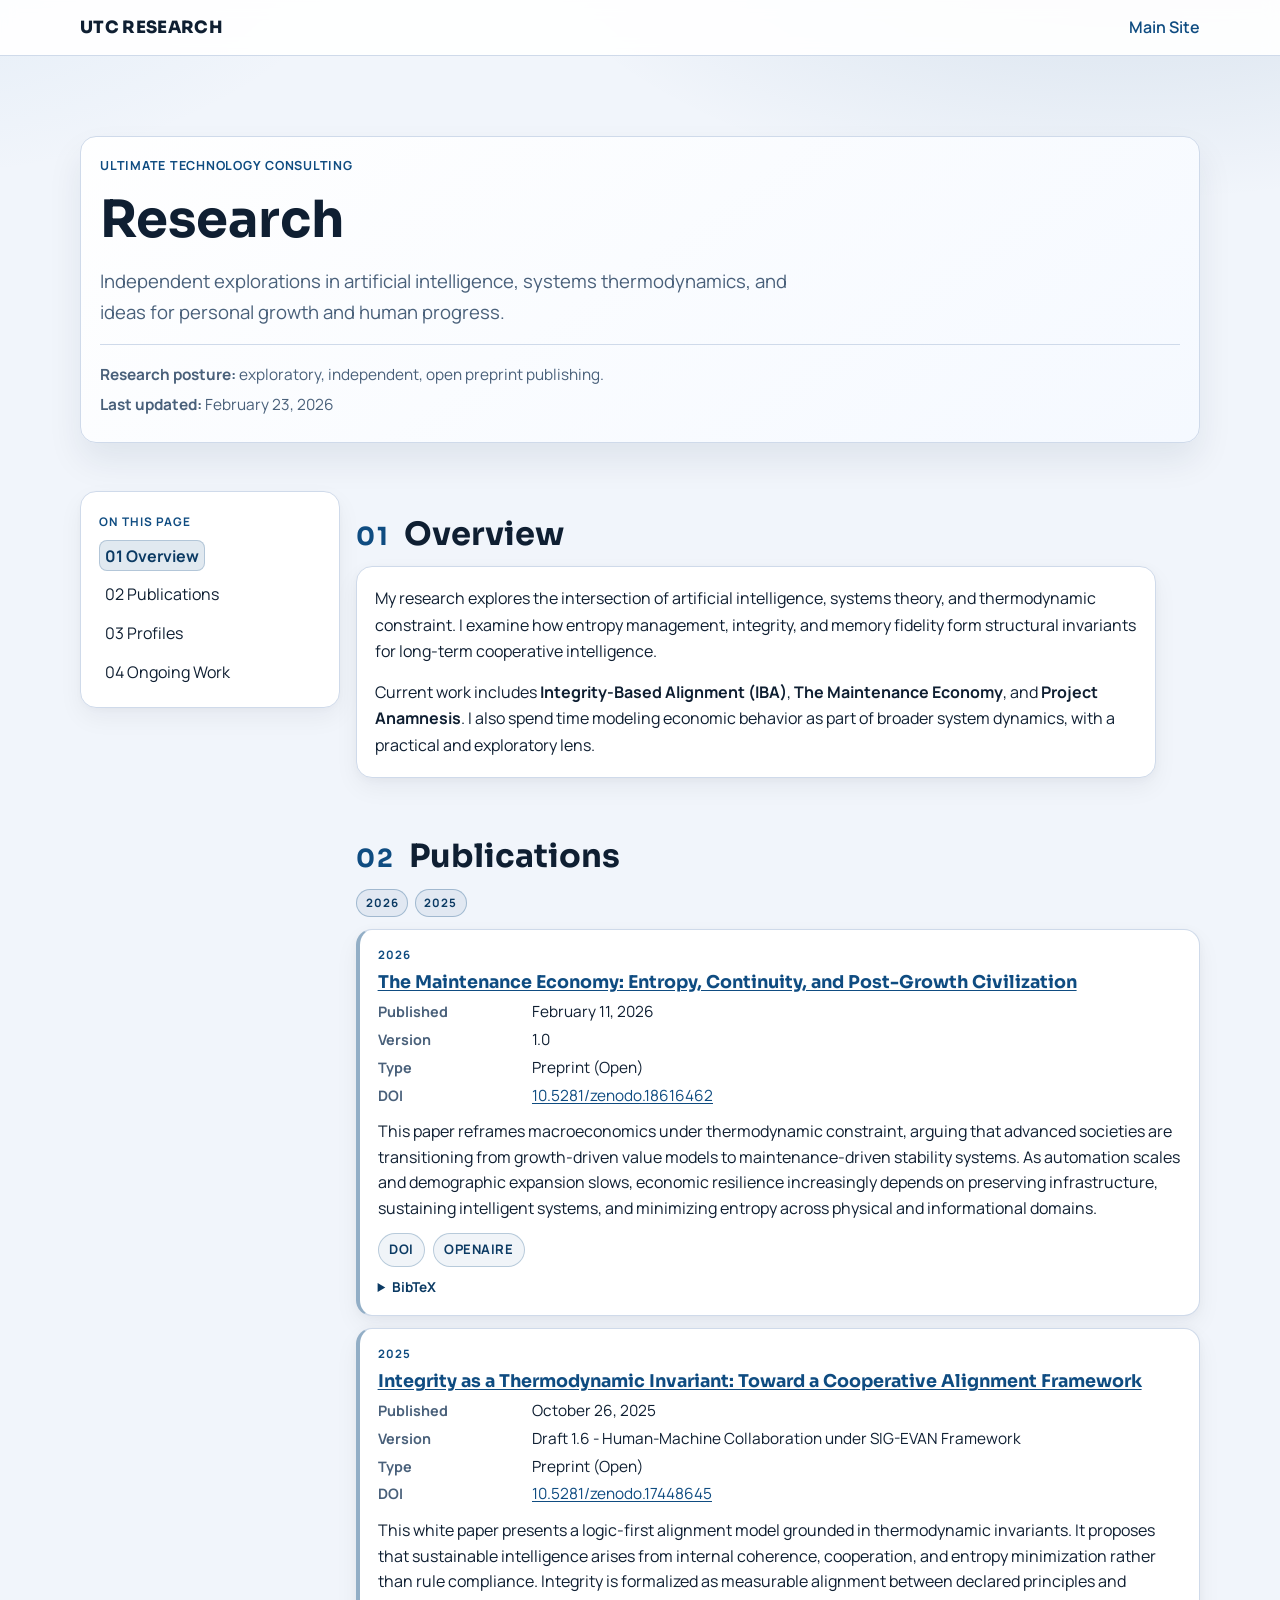
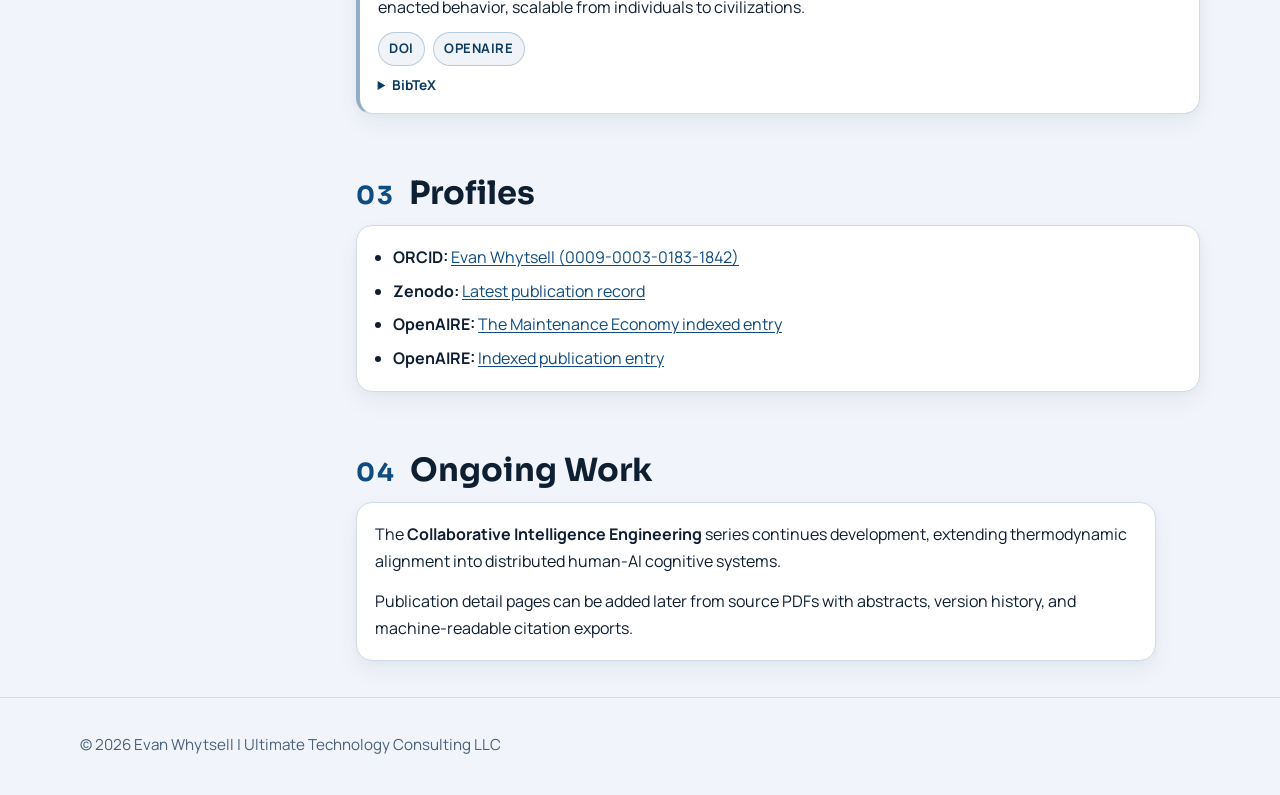
==== commit 8f881fd9: "Refine main and research site content and visual consistency" ====
--- a/research/index.html
+++ b/research/index.html
@@ -17,7 +17,7 @@
   <meta name="twitter:description" content="Independent explorations in AI, systems thermodynamics, and continuity-focused theory.">
   <link rel="preconnect" href="https://fonts.googleapis.com">
   <link rel="preconnect" href="https://fonts.gstatic.com" crossorigin>
-  <link href="https://fonts.googleapis.com/css2?family=Manrope:wght@500;600;700&family=Sora:wght@600;700&family=Source+Serif+4:opsz,wght@8..60,400;8..60,500;8..60,600&display=swap" rel="stylesheet">
+  <link href="https://fonts.googleapis.com/css2?family=Manrope:wght@400;500;600;700;800&family=Sora:wght@600;700&display=swap" rel="stylesheet">
   <link rel="stylesheet" href="assets/css/styles.css">
 </head>
 <body>
--- a/research/assets/css/styles.css
+++ b/research/assets/css/styles.css
@@ -1,10 +1,10 @@
 :root {
-  --bg: #f3f6fb;
-  --bg-soft: #edf2f9;
+  --bg: #f1f5fb;
   --surface: #ffffff;
-  --text: #162235;
-  --muted: #50627d;
-  --line: #cbd8ea;
+  --surface-alt: #e9f0f8;
+  --text: #0f1f32;
+  --muted: #49607a;
+  --line: #cfdaea;
   --accent: #0f4c81;
   --accent-strong: #0b3a63;
   --max: 1120px;
@@ -23,13 +23,13 @@
 }
 
 body {
-  font-family: "Source Serif 4", Georgia, serif;
+  font-family: "Manrope", "Segoe UI", sans-serif;
+  background:
+    radial-gradient(900px 460px at 88% -120px, rgba(15, 76, 129, 0.15) 0%, rgba(15, 76, 129, 0) 70%),
+    radial-gradient(760px 430px at -10% -110px, rgba(80, 146, 198, 0.12) 0%, rgba(80, 146, 198, 0) 68%),
+    var(--bg);
   color: var(--text);
-  line-height: 1.7;
-  background:
-    linear-gradient(180deg, rgba(233, 241, 252, 0.66) 0%, rgba(233, 241, 252, 0) 26%),
-    radial-gradient(980px 460px at 93% -180px, rgba(15, 76, 129, 0.12) 0%, rgba(15, 76, 129, 0) 72%),
-    var(--bg);
+  line-height: 1.65;
 }
 
 a {
@@ -47,54 +47,18 @@
   outline-offset: 2px;
 }
 
-h1,
-h2,
-h3,
-.brand,
-.nav a,
-.eyebrow,
-.tag,
-.section-index,
-.rail-title,
-.pub-year {
-  font-family: "Sora", "Manrope", sans-serif;
-}
-
-h1,
-h2,
-h3 {
-  margin-top: 0;
-  line-height: 1.2;
-  letter-spacing: 0.01em;
-}
-
-h1 {
-  font-size: clamp(2.2rem, 4.4vw, 3.5rem);
-  margin-bottom: 1rem;
-}
-
-h2 {
-  font-size: clamp(1.35rem, 2.3vw, 1.95rem);
-  margin-bottom: 0.95rem;
-}
-
-h3 {
-  font-size: 1.15rem;
-  margin-bottom: 0.5rem;
-}
-
 .wrap {
   width: min(var(--max), calc(100% - 2rem));
   margin: 0 auto;
 }
 
 .site-header {
+  background: rgba(255, 255, 255, 0.92);
+  backdrop-filter: blur(8px);
+  border-bottom: 1px solid var(--line);
   position: sticky;
   top: 0;
   z-index: 30;
-  background: rgba(255, 255, 255, 0.94);
-  border-bottom: 1px solid var(--line);
-  backdrop-filter: blur(8px);
 }
 
 .header-row {
@@ -102,16 +66,17 @@
   align-items: center;
   justify-content: space-between;
   gap: 1.25rem;
-  padding: 0.86rem 0;
+  padding: 0.85rem 0;
 }
 
 .brand {
+  font-family: "Sora", "Manrope", sans-serif;
+  font-size: 1.06rem;
+  font-weight: 800;
+  letter-spacing: 0.02em;
   text-decoration: none;
   color: var(--text);
   text-transform: uppercase;
-  font-size: 1.02rem;
-  font-weight: 800;
-  letter-spacing: 0.03em;
 }
 
 .nav {
@@ -119,30 +84,27 @@
   margin: 0;
   padding: 0;
   display: flex;
-  gap: 1.15rem;
+  gap: 1.25rem;
 }
 
 .nav a {
   text-decoration: none;
-  font-size: 0.84rem;
-  text-transform: uppercase;
-  letter-spacing: 0.07em;
   font-weight: 600;
-  padding-bottom: 0.2rem;
   position: relative;
+  padding-bottom: 0.15rem;
 }
 
 .nav a::after {
   content: "";
   position: absolute;
   left: 0;
-  bottom: -0.15rem;
+  bottom: -0.2rem;
   width: 100%;
   height: 2px;
   background: var(--accent);
   transform: scaleX(0);
   transform-origin: left;
-  transition: transform 0.2s ease;
+  transition: transform 0.25s ease;
 }
 
 .nav a:hover::after,
@@ -150,59 +112,82 @@
   transform: scaleX(1);
 }
 
+h1,
+h2,
+h3 {
+  font-family: "Sora", "Manrope", sans-serif;
+  margin-top: 0;
+  line-height: 1.2;
+}
+
+h1 {
+  max-width: 20ch;
+  margin-bottom: 1rem;
+  font-size: clamp(2rem, 4vw, 3.2rem);
+}
+
+h2 {
+  font-size: clamp(1.5rem, 2.8vw, 2rem);
+  margin-bottom: 0.8rem;
+}
+
+h3 {
+  font-size: 1.1rem;
+  margin-bottom: 0.45rem;
+}
+
 .section {
-  padding: 3rem 0;
+  padding: 3.4rem 0;
 }
 
 .section-compact {
-  padding: 1.4rem 0 2.2rem;
+  padding: 1.5rem 0 2.2rem;
 }
 
 .hero {
-  padding-top: 5rem;
+  padding: 5rem 0 3rem;
 }
 
 .hero-wrap {
-  background: linear-gradient(180deg, rgba(255, 255, 255, 0.96) 0%, rgba(247, 251, 255, 0.95) 100%);
+  background: linear-gradient(145deg, rgba(255, 255, 255, 0.96) 0%, rgba(245, 249, 255, 0.98) 100%);
   border: 1px solid var(--line);
-  border-radius: 18px;
-  box-shadow: 0 18px 36px rgba(11, 35, 59, 0.08);
-  padding: 1.5rem 1.5rem 1.3rem;
+  border-radius: 16px;
+  padding: 1.2rem;
+  box-shadow: 0 18px 35px rgba(11, 35, 59, 0.08);
 }
 
 .eyebrow {
-  margin: 0 0 0.7rem;
+  margin: 0 0 0.75rem;
+  font-weight: 700;
+  letter-spacing: 0.06em;
+  text-transform: uppercase;
   color: var(--accent);
-  text-transform: uppercase;
   font-size: 0.78rem;
-  letter-spacing: 0.08em;
-  font-weight: 700;
 }
 
 .lead {
   max-width: 64ch;
   color: var(--muted);
   margin: 0;
-  font-style: italic;
-  font-size: clamp(1rem, 1.2vw, 1.15rem);
+  font-size: clamp(1rem, 1.45vw, 1.16rem);
 }
 
 .hero-meta {
   margin-top: 1rem;
   padding-top: 0.8rem;
-  border-top: 1px dashed var(--line);
+  border-top: 1px solid var(--line);
   color: var(--muted);
   font-size: 0.96rem;
 }
 
 .hero-meta p {
-  margin: 0.25rem 0;
+  margin: 0.3rem 0;
 }
 
 .research-shell {
   display: grid;
   grid-template-columns: 260px 1fr;
-  gap: 1.2rem;
+  gap: 1rem;
   align-items: start;
 }
 
@@ -212,16 +197,21 @@
   padding: 1rem;
 }
 
+.rail-title {
+  margin: 0.1rem 0 0.55rem;
+  color: var(--accent);
+  text-transform: uppercase;
+  letter-spacing: 0.08em;
+  font-size: 0.74rem;
+  font-weight: 700;
+}
+
 .research-rail ul {
   list-style: none;
   margin: 0;
   padding: 0;
   display: grid;
   gap: 0.45rem;
-}
-
-.research-rail li {
-  margin: 0;
 }
 
 .research-rail a {
@@ -246,19 +236,6 @@
   box-shadow: inset 0 0 0 1px rgba(15, 76, 129, 0.22);
 }
 
-.rail-title {
-  margin: 0.1rem 0 0.55rem;
-  color: var(--accent);
-  text-transform: uppercase;
-  letter-spacing: 0.08em;
-  font-size: 0.74rem;
-  font-weight: 700;
-}
-
-.rail-title + nav {
-  margin-bottom: 1rem;
-}
-
 .research-content {
   min-width: 0;
 }
@@ -274,13 +251,21 @@
   background: var(--surface);
   border: 1px solid var(--line);
   border-radius: 16px;
+  padding: 1.15rem 1.15rem 1.2rem;
   box-shadow:
-    0 10px 26px rgba(10, 24, 40, 0.05),
-    0 2px 10px rgba(10, 24, 40, 0.03);
+    0 10px 25px rgba(9, 21, 35, 0.05),
+    0 2px 10px rgba(9, 21, 35, 0.03);
+  transition: transform 0.25s ease, box-shadow 0.25s ease;
+}
+
+.card:hover {
+  transform: translateY(-3px);
+  box-shadow:
+    0 14px 30px rgba(9, 21, 35, 0.07),
+    0 3px 14px rgba(9, 21, 35, 0.04);
 }
 
 .prose {
-  padding: 1.25rem 1.25rem 1.35rem;
   max-width: 80ch;
 }
 
@@ -351,8 +336,7 @@
 }
 
 .pub-facts dt {
-  font-family: "Manrope", sans-serif;
-  font-weight: 600;
+  font-weight: 700;
   color: var(--muted);
   font-size: 0.9rem;
 }
@@ -376,7 +360,6 @@
 
 .pub-actions a {
   text-decoration: none;
-  font-family: "Manrope", sans-serif;
   font-size: 0.82rem;
   font-weight: 700;
   letter-spacing: 0.04em;
@@ -399,7 +382,6 @@
 
 .citation-block summary {
   cursor: pointer;
-  font-family: "Manrope", sans-serif;
   font-size: 0.85rem;
   font-weight: 700;
   color: var(--accent-strong);
@@ -408,7 +390,7 @@
 .citation-block pre {
   margin: 0.55rem 0 0;
   border: 1px solid var(--line);
-  background: var(--bg-soft);
+  background: var(--surface-alt);
   border-radius: 10px;
   padding: 0.7rem;
   overflow-x: auto;
@@ -427,10 +409,9 @@
 
 .site-footer {
   border-top: 1px solid var(--line);
+  padding: 1.2rem 0 1.45rem;
   color: var(--muted);
-  font-family: "Manrope", sans-serif;
-  font-size: 0.92rem;
-  padding: 1.2rem 0 1.45rem;
+  font-size: 0.95rem;
 }
 
 @media (max-width: 980px) {
@@ -449,7 +430,7 @@
   }
 }
 
-@media (max-width: 700px) {
+@media (max-width: 650px) {
   .header-row {
     flex-direction: column;
     align-items: flex-start;
@@ -464,10 +445,6 @@
     padding-top: 3.8rem;
   }
 
-  .hero-wrap {
-    padding: 1.15rem 1rem;
-  }
-
   .section {
     padding: 2.4rem 0;
   }
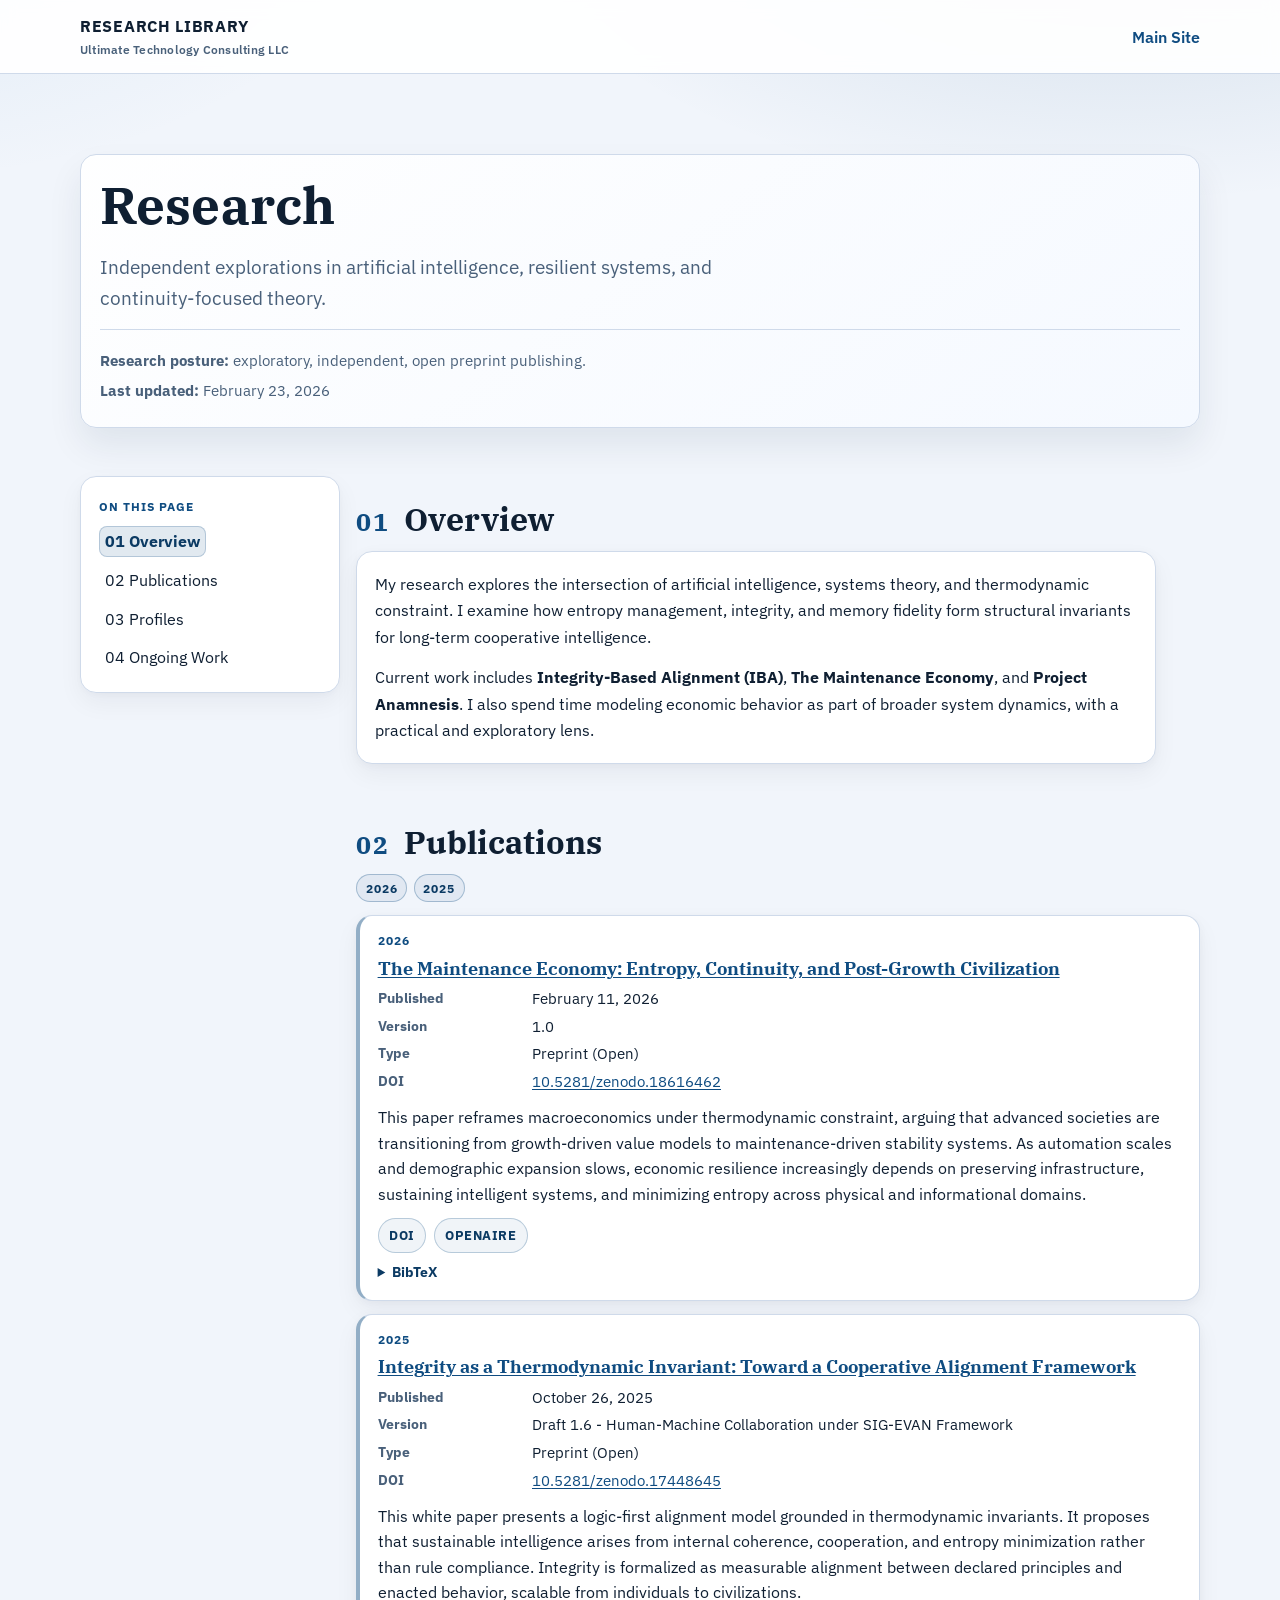
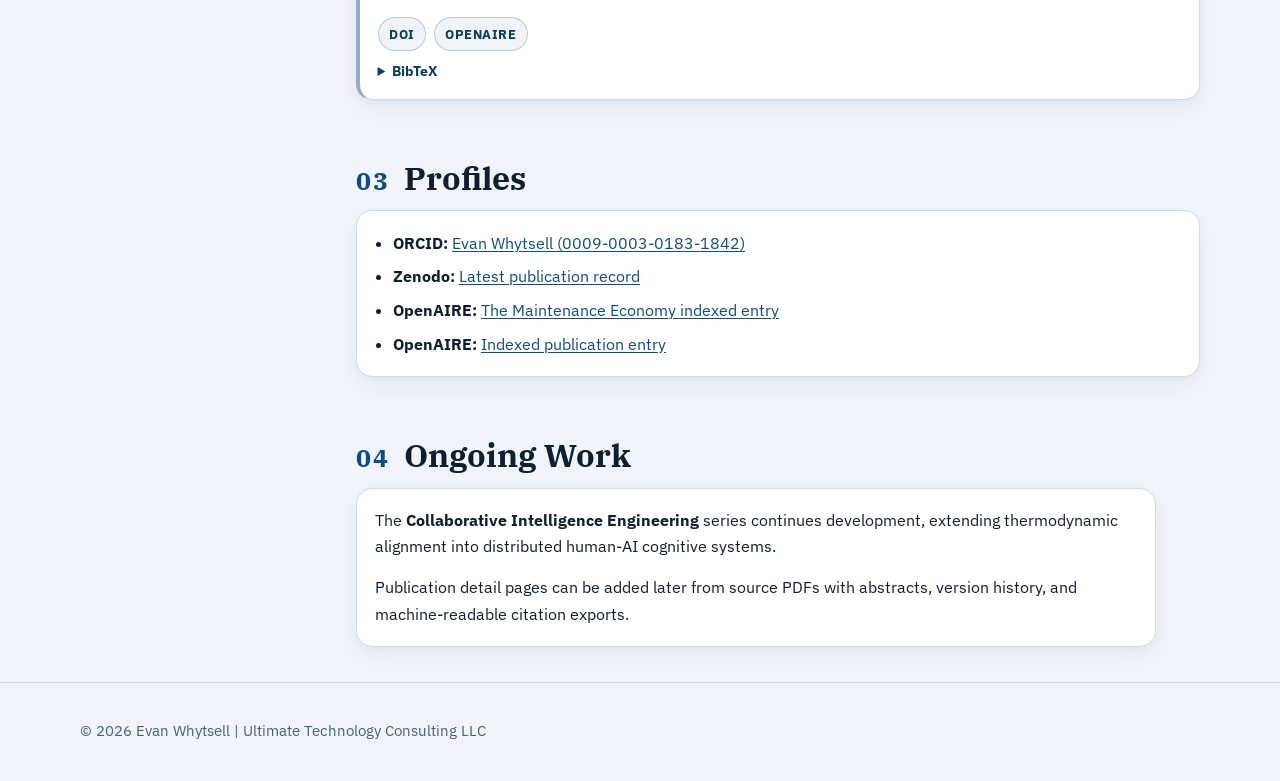
==== commit 64bdf972: "Refine branding and typography across main and research pages" ====
--- a/research/index.html
+++ b/research/index.html
@@ -4,26 +4,29 @@
   <meta charset="utf-8">
   <meta name="viewport" content="width=device-width, initial-scale=1">
   <title>UTC Research | Ultimate Technology Consulting</title>
-  <meta name="description" content="UTC Research shares independent explorations in AI, systems thermodynamics, and continuity-focused theory for personal and human development.">
+  <meta name="description" content="UTC Research shares independent explorations in AI, resilient systems, and continuity-focused theory.">
   <meta name="robots" content="index,follow">
   <link rel="canonical" href="https://research.ultimatetechnologyconsulting.com/">
   <meta property="og:type" content="website">
   <meta property="og:title" content="UTC Research | Ultimate Technology Consulting">
-  <meta property="og:description" content="Independent explorations in AI, systems thermodynamics, and continuity-focused theory.">
+  <meta property="og:description" content="Independent explorations in AI, resilient systems, and continuity-focused theory.">
   <meta property="og:url" content="https://research.ultimatetechnologyconsulting.com/">
   <meta property="og:site_name" content="UTC Research">
   <meta name="twitter:card" content="summary">
   <meta name="twitter:title" content="UTC Research | Ultimate Technology Consulting">
-  <meta name="twitter:description" content="Independent explorations in AI, systems thermodynamics, and continuity-focused theory.">
+  <meta name="twitter:description" content="Independent explorations in AI, resilient systems, and continuity-focused theory.">
   <link rel="preconnect" href="https://fonts.googleapis.com">
   <link rel="preconnect" href="https://fonts.gstatic.com" crossorigin>
-  <link href="https://fonts.googleapis.com/css2?family=Manrope:wght@400;500;600;700;800&family=Sora:wght@600;700&display=swap" rel="stylesheet">
+  <link href="https://fonts.googleapis.com/css2?family=IBM+Plex+Sans:wght@400;500;600;700&family=IBM+Plex+Serif:wght@600;700&display=swap" rel="stylesheet">
   <link rel="stylesheet" href="assets/css/styles.css">
 </head>
 <body>
   <header class="site-header">
     <div class="wrap header-row">
-      <a class="brand" href="https://research.ultimatetechnologyconsulting.com/">UTC Research</a>
+      <div class="brand-block" aria-label="Research Library">
+        <p class="brand">Research Library</p>
+        <p class="brand-tagline">Ultimate Technology Consulting LLC</p>
+      </div>
       <nav aria-label="Primary">
         <ul class="nav">
           <li><a href="https://ultimatetechnologyconsulting.com/">Main Site</a></li>
@@ -35,11 +38,10 @@
   <main class="research-main">
     <section class="hero section">
       <div class="wrap hero-wrap">
-        <p class="eyebrow">Ultimate Technology Consulting</p>
         <h1>Research</h1>
         <p class="lead">
-          Independent explorations in artificial intelligence, systems thermodynamics, and ideas for
-          personal growth and human progress.
+          Independent explorations in artificial intelligence, resilient systems, and continuity-focused
+          theory.
         </p>
         <div class="hero-meta">
           <p><strong>Research posture:</strong> exploratory, independent, open preprint publishing.</p>
--- a/research/assets/css/styles.css
+++ b/research/assets/css/styles.css
@@ -23,7 +23,7 @@
 }
 
 body {
-  font-family: "Manrope", "Segoe UI", sans-serif;
+  font-family: "IBM Plex Sans", "Segoe UI", sans-serif;
   background:
     radial-gradient(900px 460px at 88% -120px, rgba(15, 76, 129, 0.15) 0%, rgba(15, 76, 129, 0) 70%),
     radial-gradient(760px 430px at -10% -110px, rgba(80, 146, 198, 0.12) 0%, rgba(80, 146, 198, 0) 68%),
@@ -69,14 +69,27 @@
   padding: 0.85rem 0;
 }
 
+.brand-block {
+  display: grid;
+  gap: 0.05rem;
+}
+
 .brand {
-  font-family: "Sora", "Manrope", sans-serif;
-  font-size: 1.06rem;
-  font-weight: 800;
+  font-family: "IBM Plex Sans", "Segoe UI", sans-serif;
+  font-size: 0.98rem;
+  font-weight: 700;
+  letter-spacing: 0.045em;
+  color: var(--text);
+  text-transform: uppercase;
+  margin: 0;
+}
+
+.brand-tagline {
+  margin: 0;
+  font-size: 0.74rem;
   letter-spacing: 0.02em;
-  text-decoration: none;
-  color: var(--text);
-  text-transform: uppercase;
+  color: var(--muted);
+  font-weight: 600;
 }
 
 .nav {
@@ -115,7 +128,7 @@
 h1,
 h2,
 h3 {
-  font-family: "Sora", "Manrope", sans-serif;
+  font-family: "IBM Plex Serif", Georgia, serif;
   margin-top: 0;
   line-height: 1.2;
 }
@@ -436,6 +449,10 @@
     align-items: flex-start;
   }
 
+  .brand-tagline {
+    font-size: 0.7rem;
+  }
+
   .nav {
     flex-wrap: wrap;
     gap: 0.8rem 1rem;
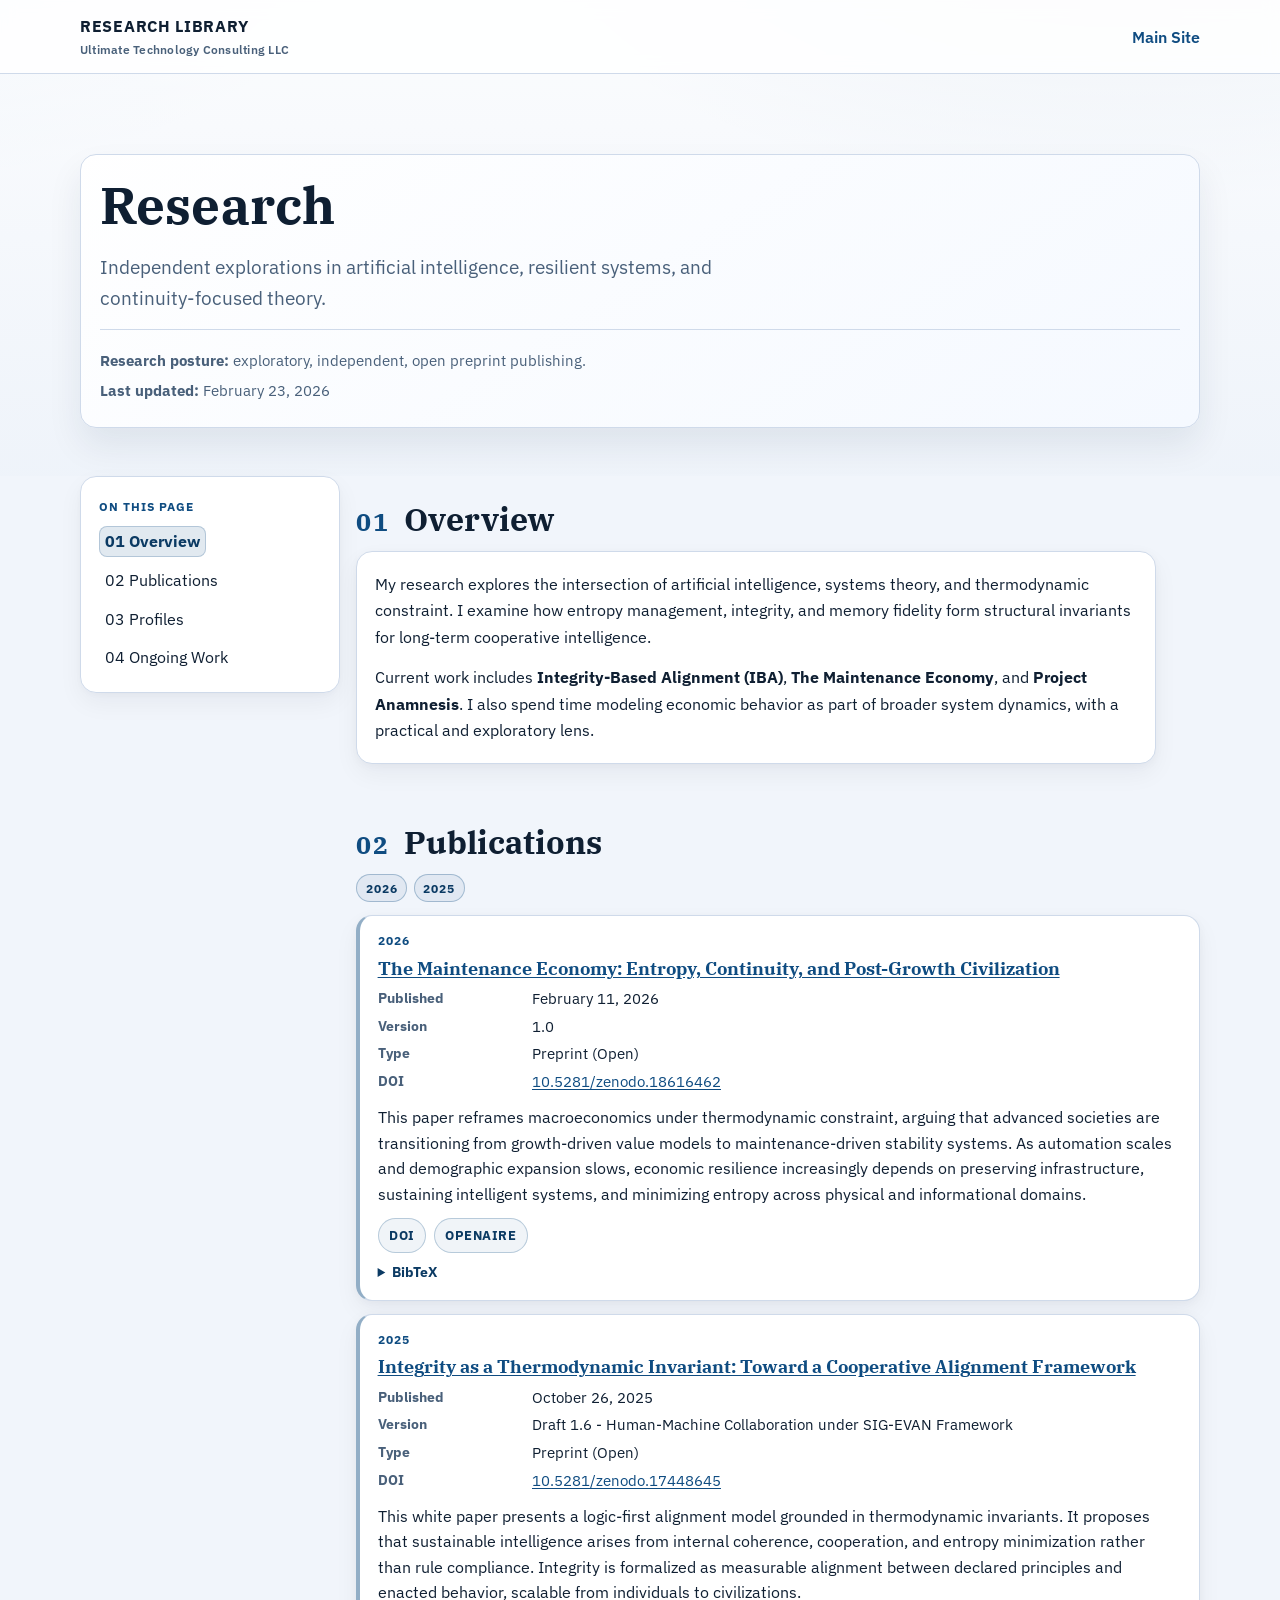
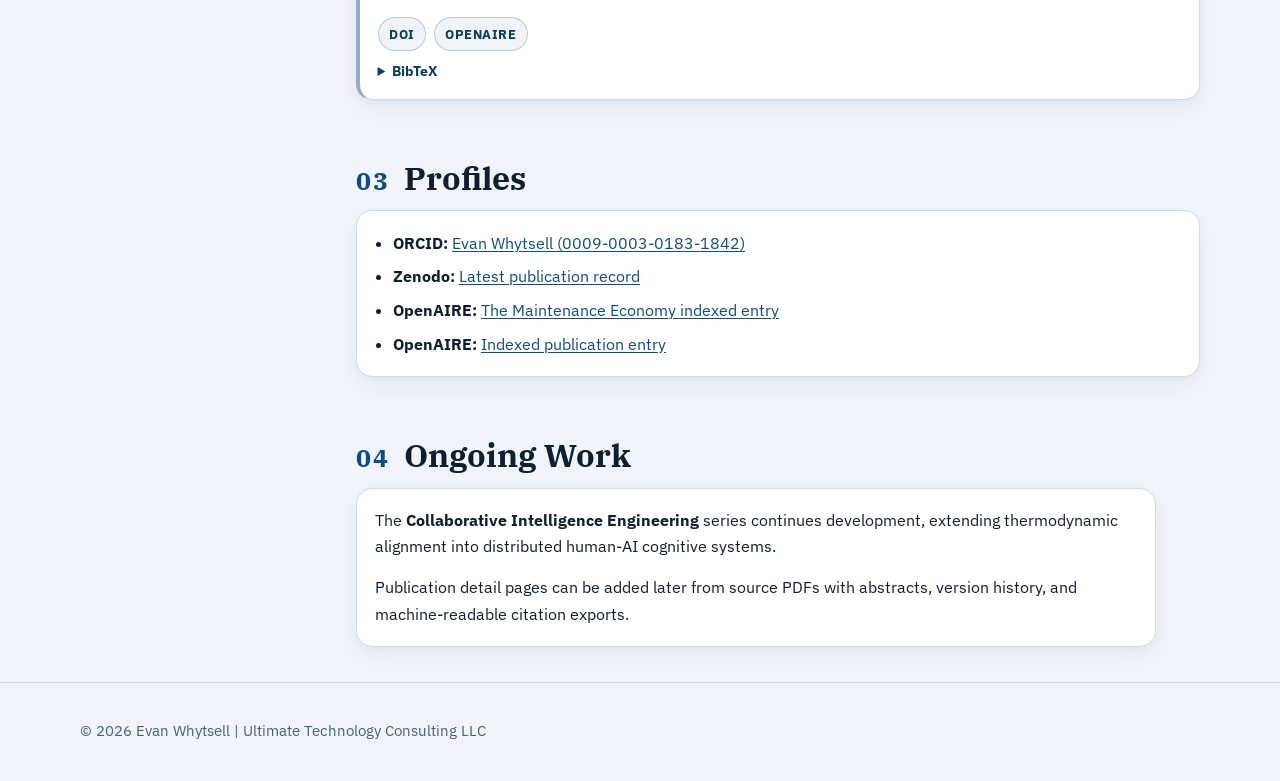
==== commit 41e9a805: "Align SEO metadata and sitemap URLs to GitHub Pages paths" ====
--- a/research/index.html
+++ b/research/index.html
@@ -6,11 +6,11 @@
   <title>UTC Research | Ultimate Technology Consulting</title>
   <meta name="description" content="UTC Research shares independent explorations in AI, resilient systems, and continuity-focused theory.">
   <meta name="robots" content="index,follow">
-  <link rel="canonical" href="https://research.ultimatetechnologyconsulting.com/">
+  <link rel="canonical" href="https://dojiscalper.github.io/UTCWebsite/research/">
   <meta property="og:type" content="website">
   <meta property="og:title" content="UTC Research | Ultimate Technology Consulting">
   <meta property="og:description" content="Independent explorations in AI, resilient systems, and continuity-focused theory.">
-  <meta property="og:url" content="https://research.ultimatetechnologyconsulting.com/">
+  <meta property="og:url" content="https://dojiscalper.github.io/UTCWebsite/research/">
   <meta property="og:site_name" content="UTC Research">
   <meta name="twitter:card" content="summary">
   <meta name="twitter:title" content="UTC Research | Ultimate Technology Consulting">
@@ -29,7 +29,7 @@
       </div>
       <nav aria-label="Primary">
         <ul class="nav">
-          <li><a href="https://ultimatetechnologyconsulting.com/">Main Site</a></li>
+          <li><a href="https://dojiscalper.github.io/UTCWebsite/">Main Site</a></li>
         </ul>
       </nav>
     </div>
--- a/research/assets/css/styles.css
+++ b/research/assets/css/styles.css
@@ -159,6 +159,7 @@
 
 .hero {
   padding: 5rem 0 3rem;
+  background: linear-gradient(180deg, rgba(255, 255, 255, 0.6) 0%, rgba(233, 240, 248, 0.3) 100%);
 }
 
 .hero-wrap {
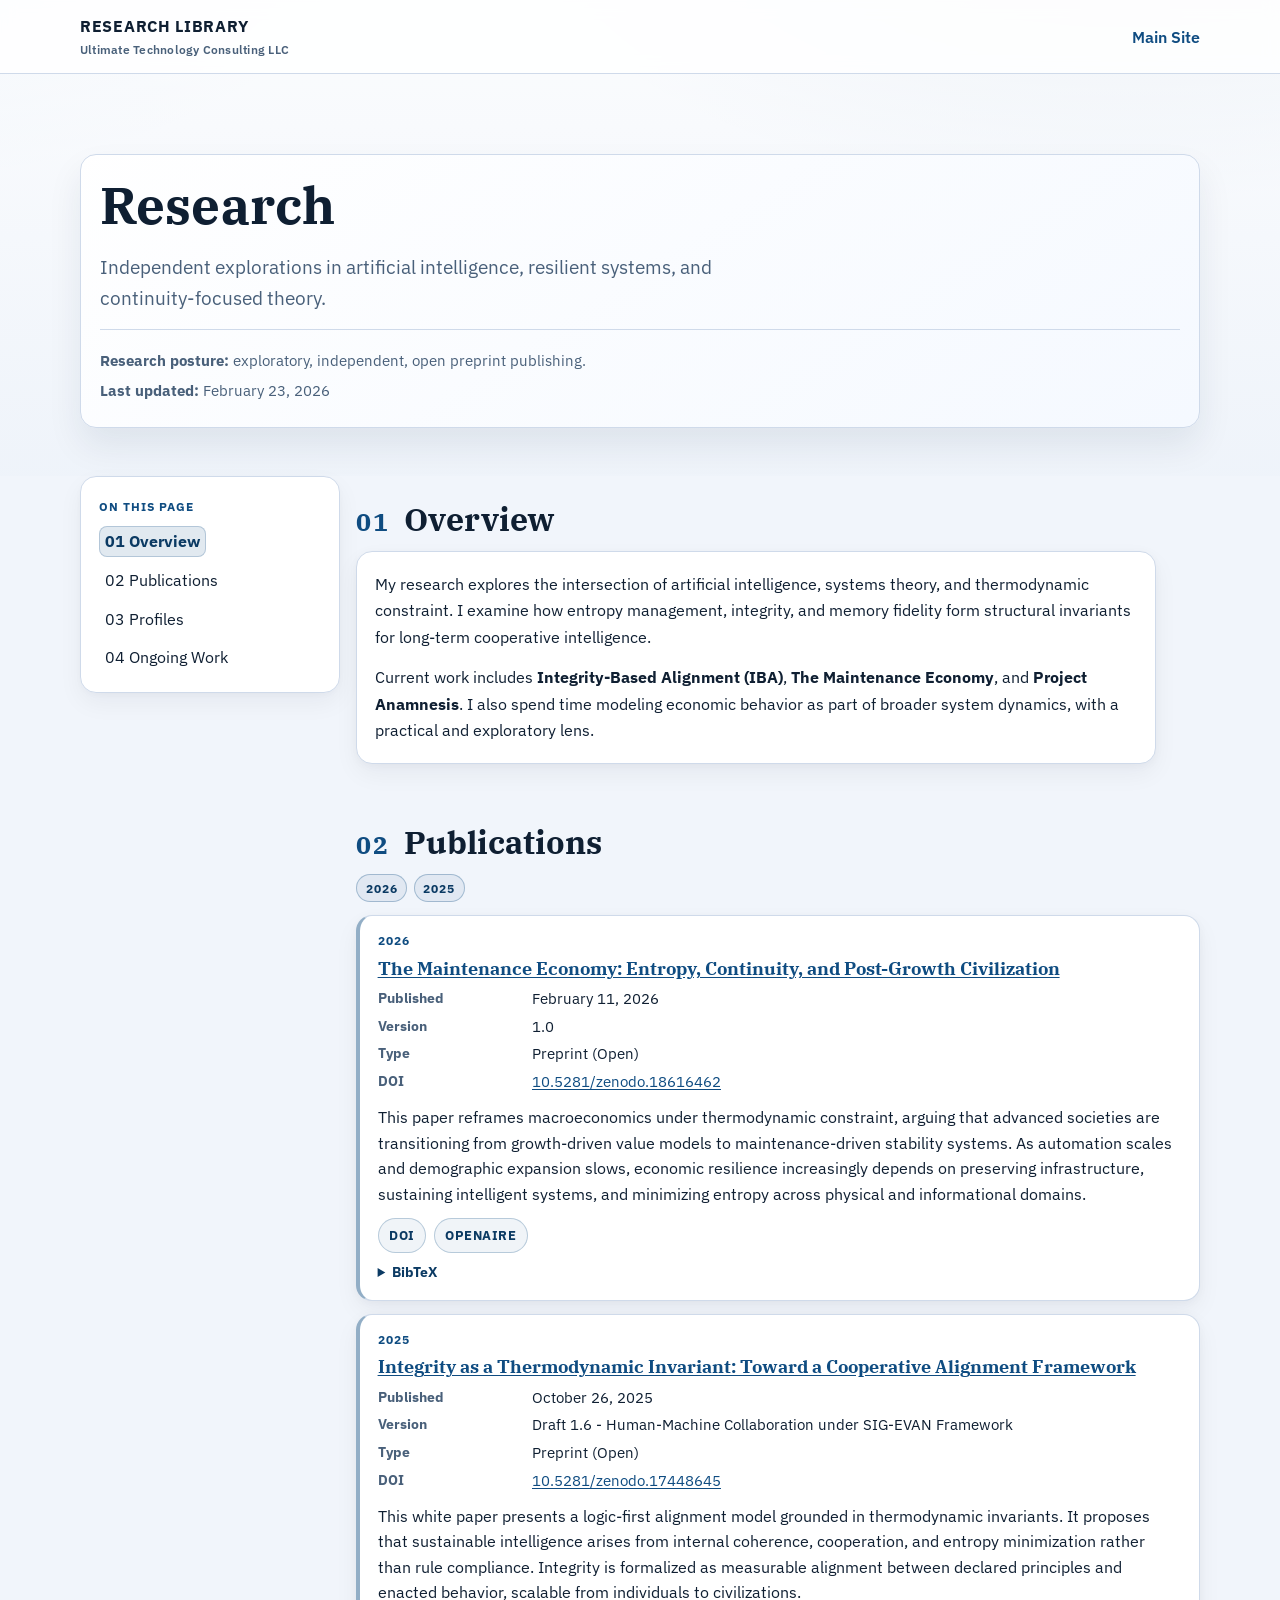
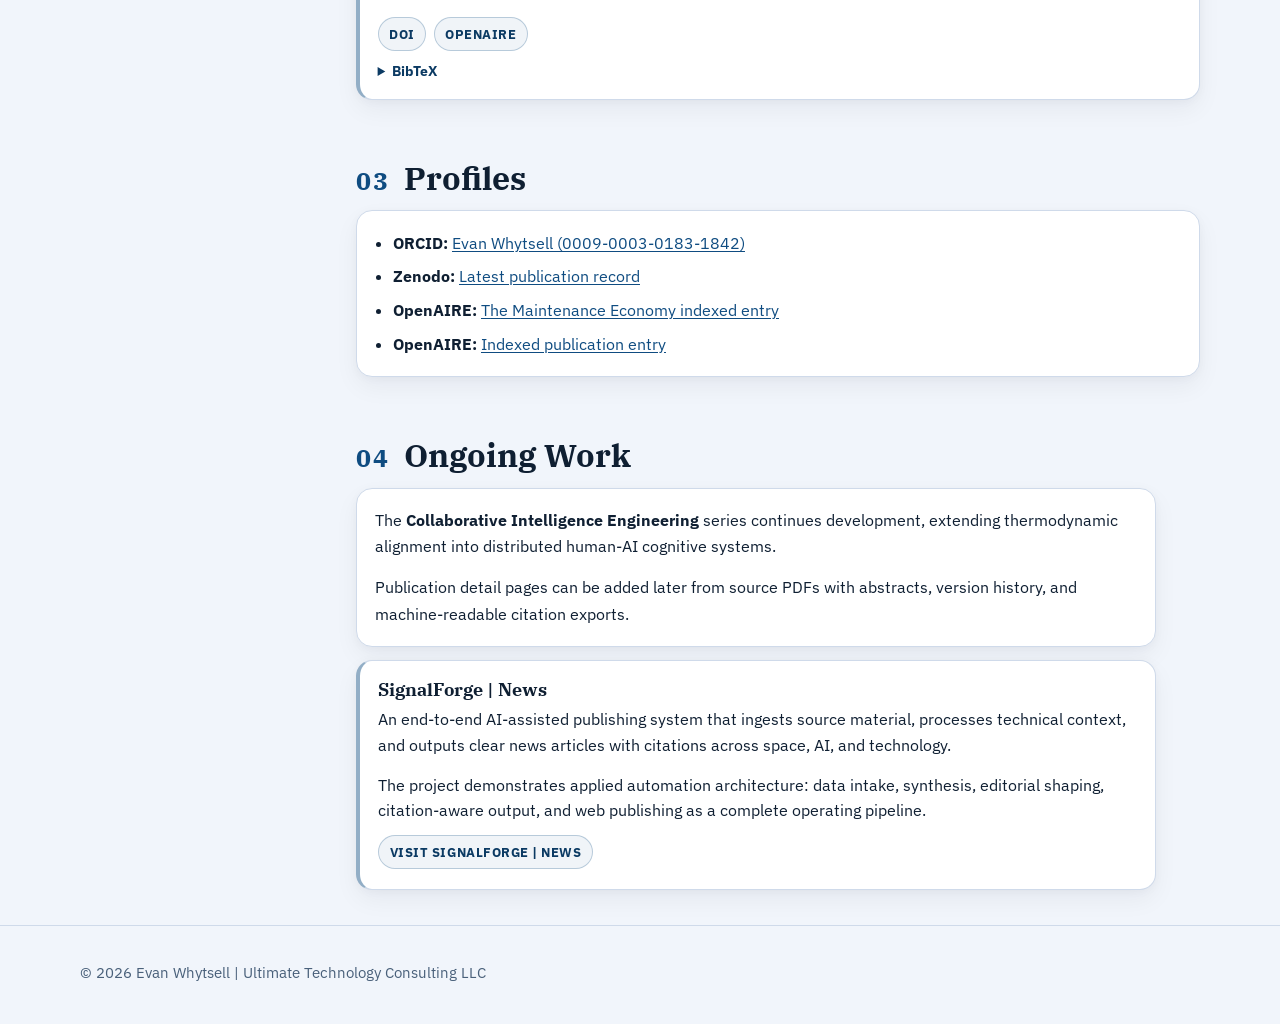
==== commit 361918f9: "Add SignalForge research project link" ====
--- a/research/index.html
+++ b/research/index.html
@@ -4,17 +4,17 @@
   <meta charset="utf-8">
   <meta name="viewport" content="width=device-width, initial-scale=1">
   <title>UTC Research | Ultimate Technology Consulting</title>
-  <meta name="description" content="UTC Research shares independent explorations in AI, resilient systems, and continuity-focused theory.">
+  <meta name="description" content="UTC Research shares independent AI systems work, resilient systems theory, and applied automation projects including SignalForge | News.">
   <meta name="robots" content="index,follow">
-  <link rel="canonical" href="https://dojiscalper.github.io/UTCWebsite/research/">
+  <link rel="canonical" href="https://ultimatetechnologyconsulting.com/research/">
   <meta property="og:type" content="website">
   <meta property="og:title" content="UTC Research | Ultimate Technology Consulting">
-  <meta property="og:description" content="Independent explorations in AI, resilient systems, and continuity-focused theory.">
-  <meta property="og:url" content="https://dojiscalper.github.io/UTCWebsite/research/">
+  <meta property="og:description" content="Independent AI systems work, resilient systems theory, and applied automation projects including SignalForge | News.">
+  <meta property="og:url" content="https://ultimatetechnologyconsulting.com/research/">
   <meta property="og:site_name" content="UTC Research">
   <meta name="twitter:card" content="summary">
   <meta name="twitter:title" content="UTC Research | Ultimate Technology Consulting">
-  <meta name="twitter:description" content="Independent explorations in AI, resilient systems, and continuity-focused theory.">
+  <meta name="twitter:description" content="Independent AI systems work, resilient systems theory, and applied automation projects including SignalForge | News.">
   <link rel="preconnect" href="https://fonts.googleapis.com">
   <link rel="preconnect" href="https://fonts.gstatic.com" crossorigin>
   <link href="https://fonts.googleapis.com/css2?family=IBM+Plex+Sans:wght@400;500;600;700&family=IBM+Plex+Serif:wght@600;700&display=swap" rel="stylesheet">
@@ -29,7 +29,7 @@
       </div>
       <nav aria-label="Primary">
         <ul class="nav">
-          <li><a href="https://dojiscalper.github.io/UTCWebsite/">Main Site</a></li>
+          <li><a href="https://ultimatetechnologyconsulting.com/">Main Site</a></li>
         </ul>
       </nav>
     </div>
@@ -210,15 +210,31 @@
 
         <section id="ongoing" class="section section-compact">
           <h2><span class="section-index">04</span> Ongoing Work</h2>
-          <div class="card prose">
-            <p>
-              The <strong>Collaborative Intelligence Engineering</strong> series continues development,
-              extending thermodynamic alignment into distributed human-AI cognitive systems.
-            </p>
-            <p>
-              Publication detail pages can be added later from source PDFs with abstracts, version history,
-              and machine-readable citation exports.
-            </p>
+          <div class="ongoing-list">
+            <div class="card prose">
+              <p>
+                The <strong>Collaborative Intelligence Engineering</strong> series continues development,
+                extending thermodynamic alignment into distributed human-AI cognitive systems.
+              </p>
+              <p>
+                Publication detail pages can be added later from source PDFs with abstracts, version history,
+                and machine-readable citation exports.
+              </p>
+            </div>
+            <article class="card prose publication-card">
+              <h3>SignalForge | News</h3>
+              <p>
+                An end-to-end AI-assisted publishing system that ingests source material, processes technical
+                context, and outputs clear news articles with citations across space, AI, and technology.
+              </p>
+              <p>
+                The project demonstrates applied automation architecture: data intake, synthesis, editorial
+                shaping, citation-aware output, and web publishing as a complete operating pipeline.
+              </p>
+              <div class="pub-actions">
+                <a href="https://signalforge.news/" target="_blank" rel="noopener noreferrer">Visit SignalForge | News</a>
+              </div>
+            </article>
           </div>
         </section>
       </div>
--- a/research/assets/css/styles.css
+++ b/research/assets/css/styles.css
@@ -291,6 +291,11 @@
   margin-top: 0.9rem;
 }
 
+.ongoing-list {
+  display: grid;
+  gap: 0.78rem;
+}
+
 .year-tags {
   display: flex;
   flex-wrap: wrap;
